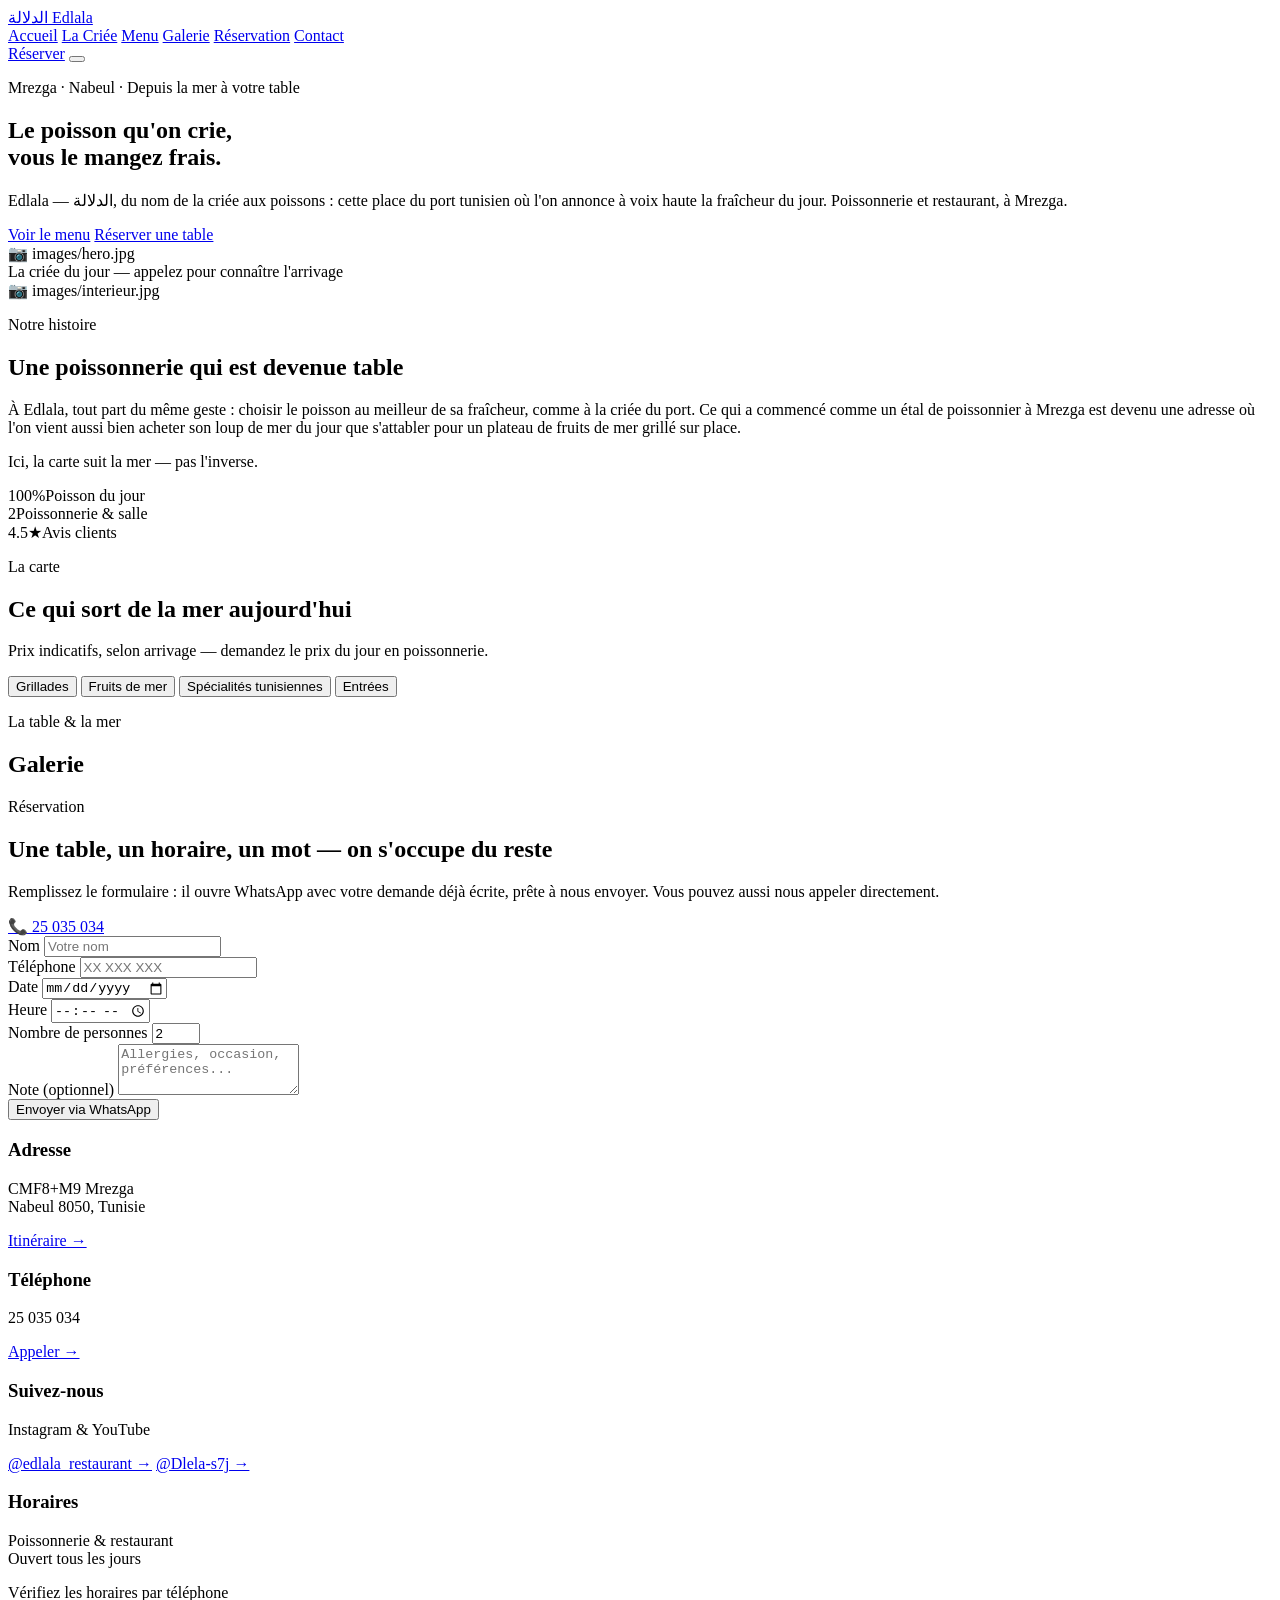
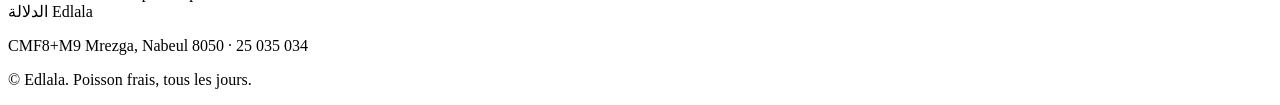
==== index.html @ aed91d04 "edlela site statique" ====
<!DOCTYPE html>
<html lang="fr">
<head>
<meta charset="UTF-8">
<meta name="viewport" content="width=device-width, initial-scale=1.0">
<title>Edlala - الدلالة | Poissonnerie &amp; Restaurant à Mrezga, Nabeul</title>
<meta name="description" content="Edlala - الدلالة, poissonnerie et restaurant de fruits de mer à Mrezga, Nabeul. Poisson frais du jour, grillades, cuisine tunisienne traditionnelle.">
<link rel="preconnect" href="https://fonts.googleapis.com">
<link rel="preconnect" href="https://fonts.gstatic.com" crossorigin>
<link href="https://fonts.googleapis.com/css2?family=Fraunces:ital,opsz,wght@0,9..144,400;0,9..144,600;0,9..144,700;1,9..144,500&family=Cairo:wght@500;700;800&family=Work+Sans:wght@400;500;600&display=swap" rel="stylesheet">
<link rel="stylesheet" href="css/style.css">
</head>
<body>

<div class="tide-progress" id="tideProgress"></div>

<header class="site-header" id="siteHeader">
  <div class="header-inner">
    <a href="#accueil" class="brand">
      <span class="brand-ar">الدلالة</span>
      <span class="brand-en">Edlala</span>
    </a>
    <nav class="main-nav" id="mainNav">
      <a href="#accueil">Accueil</a>
      <a href="#criee">La Criée</a>
      <a href="#menu">Menu</a>
      <a href="#galerie">Galerie</a>
      <a href="#reservation">Réservation</a>
      <a href="#contact">Contact</a>
    </nav>
    <a href="https://wa.me/21625035034" class="btn-call" target="_blank" rel="noopener">Réserver</a>
    <button class="nav-toggle" id="navToggle" aria-label="Menu">
      <span></span><span></span><span></span>
    </button>
  </div>
</header>

<main>

  <!-- HERO -->
  <section class="hero" id="accueil">
    <div class="hero-net" aria-hidden="true"></div>
    <div class="hero-content">
      <p class="eyebrow">Mrezga · Nabeul · Depuis la mer à votre table</p>
      <h1 class="hero-title">Le poisson qu'on <span class="ital">crie</span>,<br>vous le mangez frais.</h1>
      <p class="hero-sub">Edlala — الدلالة, du nom de la criée aux poissons : cette place du port tunisien où l'on annonce à voix haute la fraîcheur du jour. Poissonnerie et restaurant, à Mrezga.</p>
      <div class="hero-actions">
        <a href="#menu" class="btn-primary">Voir le menu</a>
        <a href="#reservation" class="btn-ghost">Réserver une table</a>
      </div>
    </div>
    <div class="hero-image photo-slot" data-bg="images/hero.jpg">
      <span class="img-fallback">📷 images/hero.jpg</span>
    </div>
  </section>

  <!-- LA CRIEE / SIGNATURE STRIP -->
  <section class="criee" id="criee">
    <div class="criee-marquee" aria-hidden="true">
      <div class="criee-track" id="criee-track"></div>
    </div>
    <div class="criee-caption">
      <span>La criée du jour — appelez pour connaître l'arrivage</span>
    </div>
  </section>

  <!-- ABOUT -->
  <section class="about" id="apropos">
    <div class="about-media">
      <div class="about-photo photo-slot" data-bg="images/interieur.jpg">
        <span class="img-fallback">📷 images/interieur.jpg</span>
      </div>
    </div>
    <div class="about-text">
      <p class="eyebrow">Notre histoire</p>
      <h2>Une poissonnerie qui est devenue table</h2>
      <p>À Edlala, tout part du même geste : choisir le poisson au meilleur de sa fraîcheur, comme à la criée du port. Ce qui a commencé comme un étal de poissonnier à Mrezga est devenu une adresse où l'on vient aussi bien acheter son loup de mer du jour que s'attabler pour un plateau de fruits de mer grillé sur place.</p>
      <p>Ici, la carte suit la mer — pas l'inverse.</p>
      <div class="about-stats">
        <div class="stat"><span class="stat-num">100%</span><span class="stat-label">Poisson du jour</span></div>
        <div class="stat"><span class="stat-num">2</span><span class="stat-label">Poissonnerie &amp; salle</span></div>
        <div class="stat"><span class="stat-num">4.5★</span><span class="stat-label">Avis clients</span></div>
      </div>
    </div>
  </section>

  <!-- MENU -->
  <section class="menu-section" id="menu">
    <p class="eyebrow center">La carte</p>
    <h2 class="section-title center">Ce qui sort de la mer aujourd'hui</h2>
    <p class="section-sub center">Prix indicatifs, selon arrivage — demandez le prix du jour en poissonnerie.</p>

    <div class="menu-tabs" id="menuTabs">
      <button class="tab-btn active" data-cat="grilles">Grillades</button>
      <button class="tab-btn" data-cat="fruitsdemer">Fruits de mer</button>
      <button class="tab-btn" data-cat="tunisien">Spécialités tunisiennes</button>
      <button class="tab-btn" data-cat="entrees">Entrées</button>
    </div>

    <div class="menu-grid" id="menuGrid"></div>
  </section>

  <!-- GALLERY -->
  <section class="gallery" id="galerie">
    <p class="eyebrow center">La table &amp; la mer</p>
    <h2 class="section-title center">Galerie</h2>
    <div class="gallery-grid" id="galleryGrid"></div>
  </section>

  <!-- RESERVATION -->
  <section class="reservation" id="reservation">
    <div class="reservation-inner">
      <div class="reservation-text">
        <p class="eyebrow">Réservation</p>
        <h2>Une table, un horaire, un mot — on s'occupe du reste</h2>
        <p>Remplissez le formulaire : il ouvre WhatsApp avec votre demande déjà écrite, prête à nous envoyer. Vous pouvez aussi nous appeler directement.</p>
        <a href="tel:+21625035034" class="phone-link">📞 25 035 034</a>
      </div>
      <form class="reservation-form" id="reservationForm">
        <div class="form-row">
          <label for="resName">Nom</label>
          <input type="text" id="resName" required placeholder="Votre nom">
        </div>
        <div class="form-row">
          <label for="resPhone">Téléphone</label>
          <input type="tel" id="resPhone" required placeholder="XX XXX XXX">
        </div>
        <div class="form-row form-row-split">
          <div>
            <label for="resDate">Date</label>
            <input type="date" id="resDate" required>
          </div>
          <div>
            <label for="resTime">Heure</label>
            <input type="time" id="resTime" required>
          </div>
        </div>
        <div class="form-row">
          <label for="resGuests">Nombre de personnes</label>
          <input type="number" id="resGuests" min="1" max="30" value="2" required>
        </div>
        <div class="form-row">
          <label for="resNote">Note (optionnel)</label>
          <textarea id="resNote" rows="3" placeholder="Allergies, occasion, préférences..."></textarea>
        </div>
        <button type="submit" class="btn-primary btn-full">Envoyer via WhatsApp</button>
      </form>
    </div>
  </section>

  <!-- CONTACT / MAP -->
  <section class="contact" id="contact">
    <div class="contact-grid">
      <div class="contact-card">
        <h3>Adresse</h3>
        <p>CMF8+M9 Mrezga<br>Nabeul 8050, Tunisie</p>
        <a href="https://www.google.com/maps/search/?api=1&query=CMF8%2BM9+Mrezga+Nabeul" target="_blank" rel="noopener" class="link-arrow">Itinéraire →</a>
      </div>
      <div class="contact-card">
        <h3>Téléphone</h3>
        <p>25 035 034</p>
        <a href="tel:+21625035034" class="link-arrow">Appeler →</a>
      </div>
      <div class="contact-card">
        <h3>Suivez-nous</h3>
        <p>Instagram &amp; YouTube</p>
        <a href="https://instagram.com/edlala_restaurant" target="_blank" rel="noopener" class="link-arrow">@edlala_restaurant →</a>
        <a href="https://youtube.com/@Dlela-s7j" target="_blank" rel="noopener" class="link-arrow">@Dlela-s7j →</a>
      </div>
      <div class="contact-card">
        <h3>Horaires</h3>
        <p>Poissonnerie &amp; restaurant<br>Ouvert tous les jours</p>
        <span class="muted">Vérifiez les horaires par téléphone</span>
      </div>
    </div>
  </section>

</main>

<footer class="site-footer">
  <div class="footer-inner">
    <div class="footer-brand">
      <span class="brand-ar">الدلالة</span>
      <span class="brand-en">Edlala</span>
    </div>
    <p>CMF8+M9 Mrezga, Nabeul 8050 · 25 035 034</p>
    <p class="footer-copy">© <span id="year"></span> Edlala. Poisson frais, tous les jours.</p>
  </div>
</footer>

<script src="js/script.js"></script>
</body>
</html>
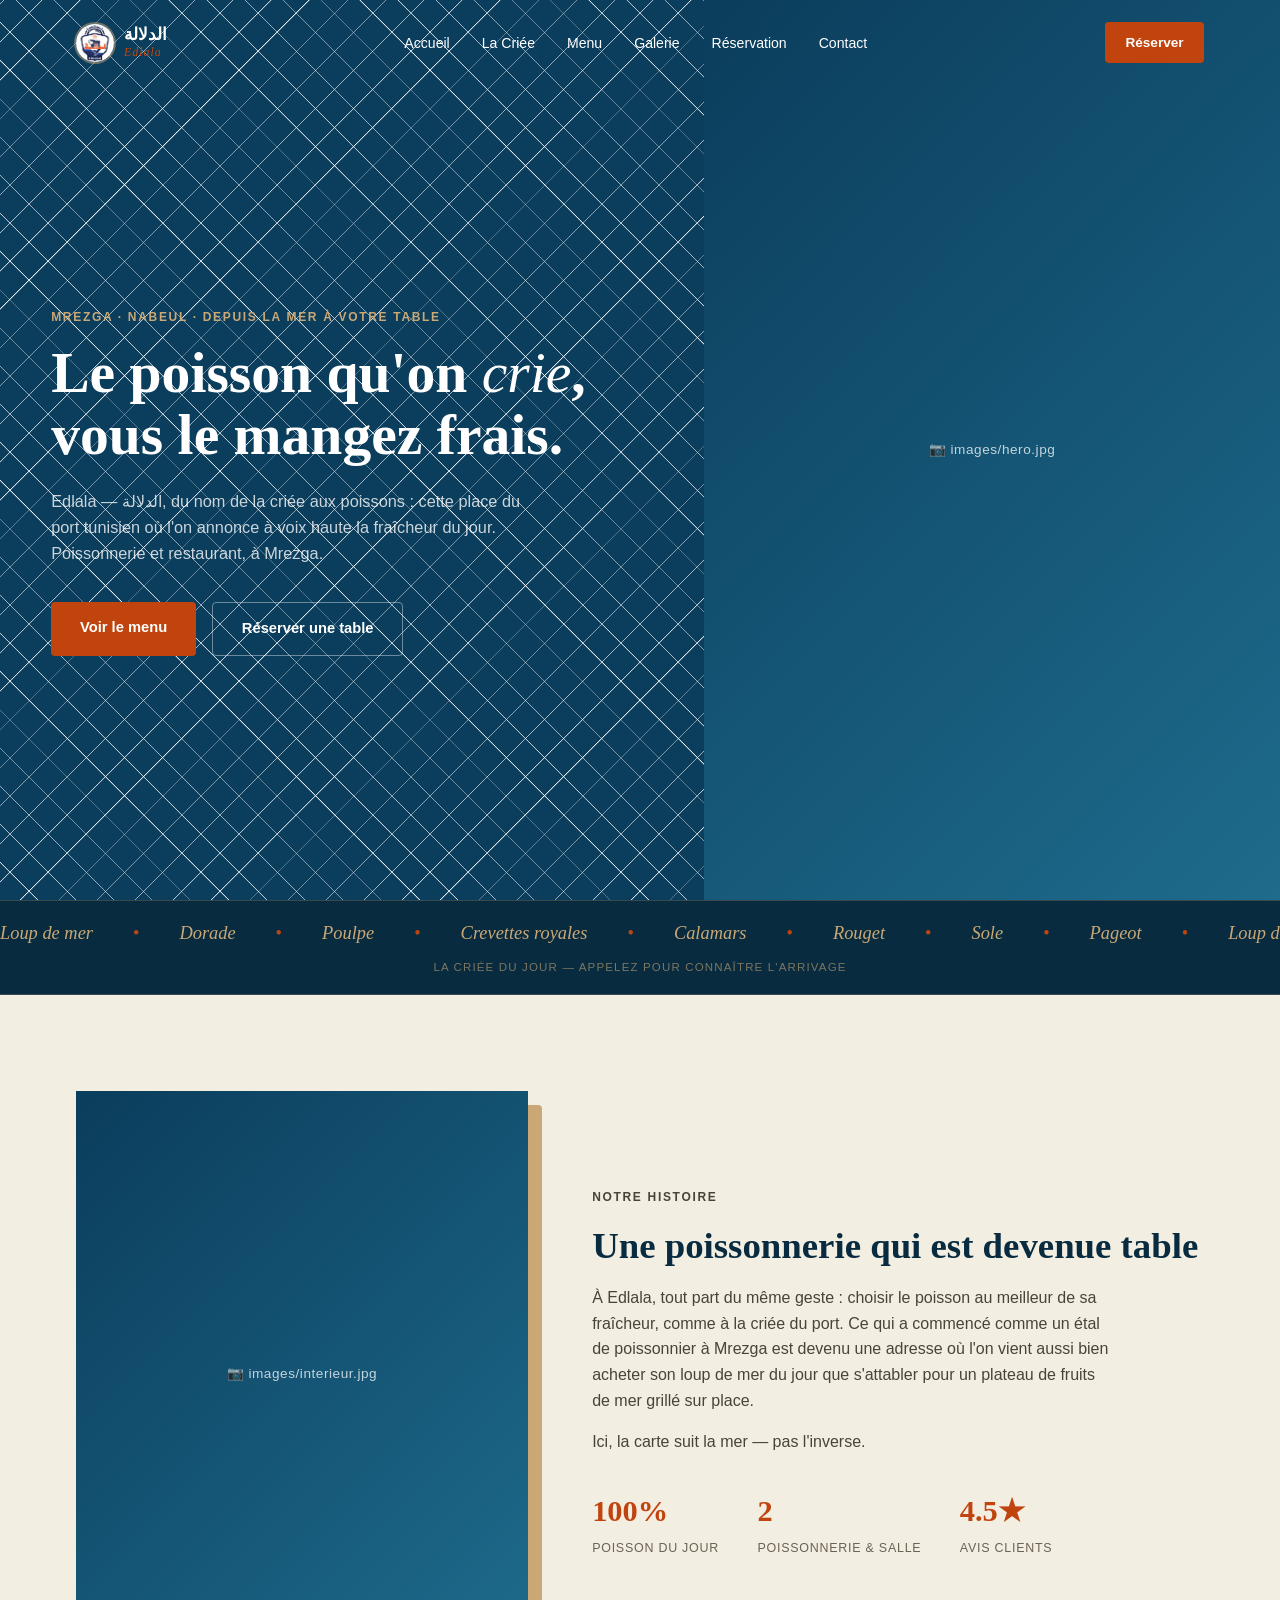
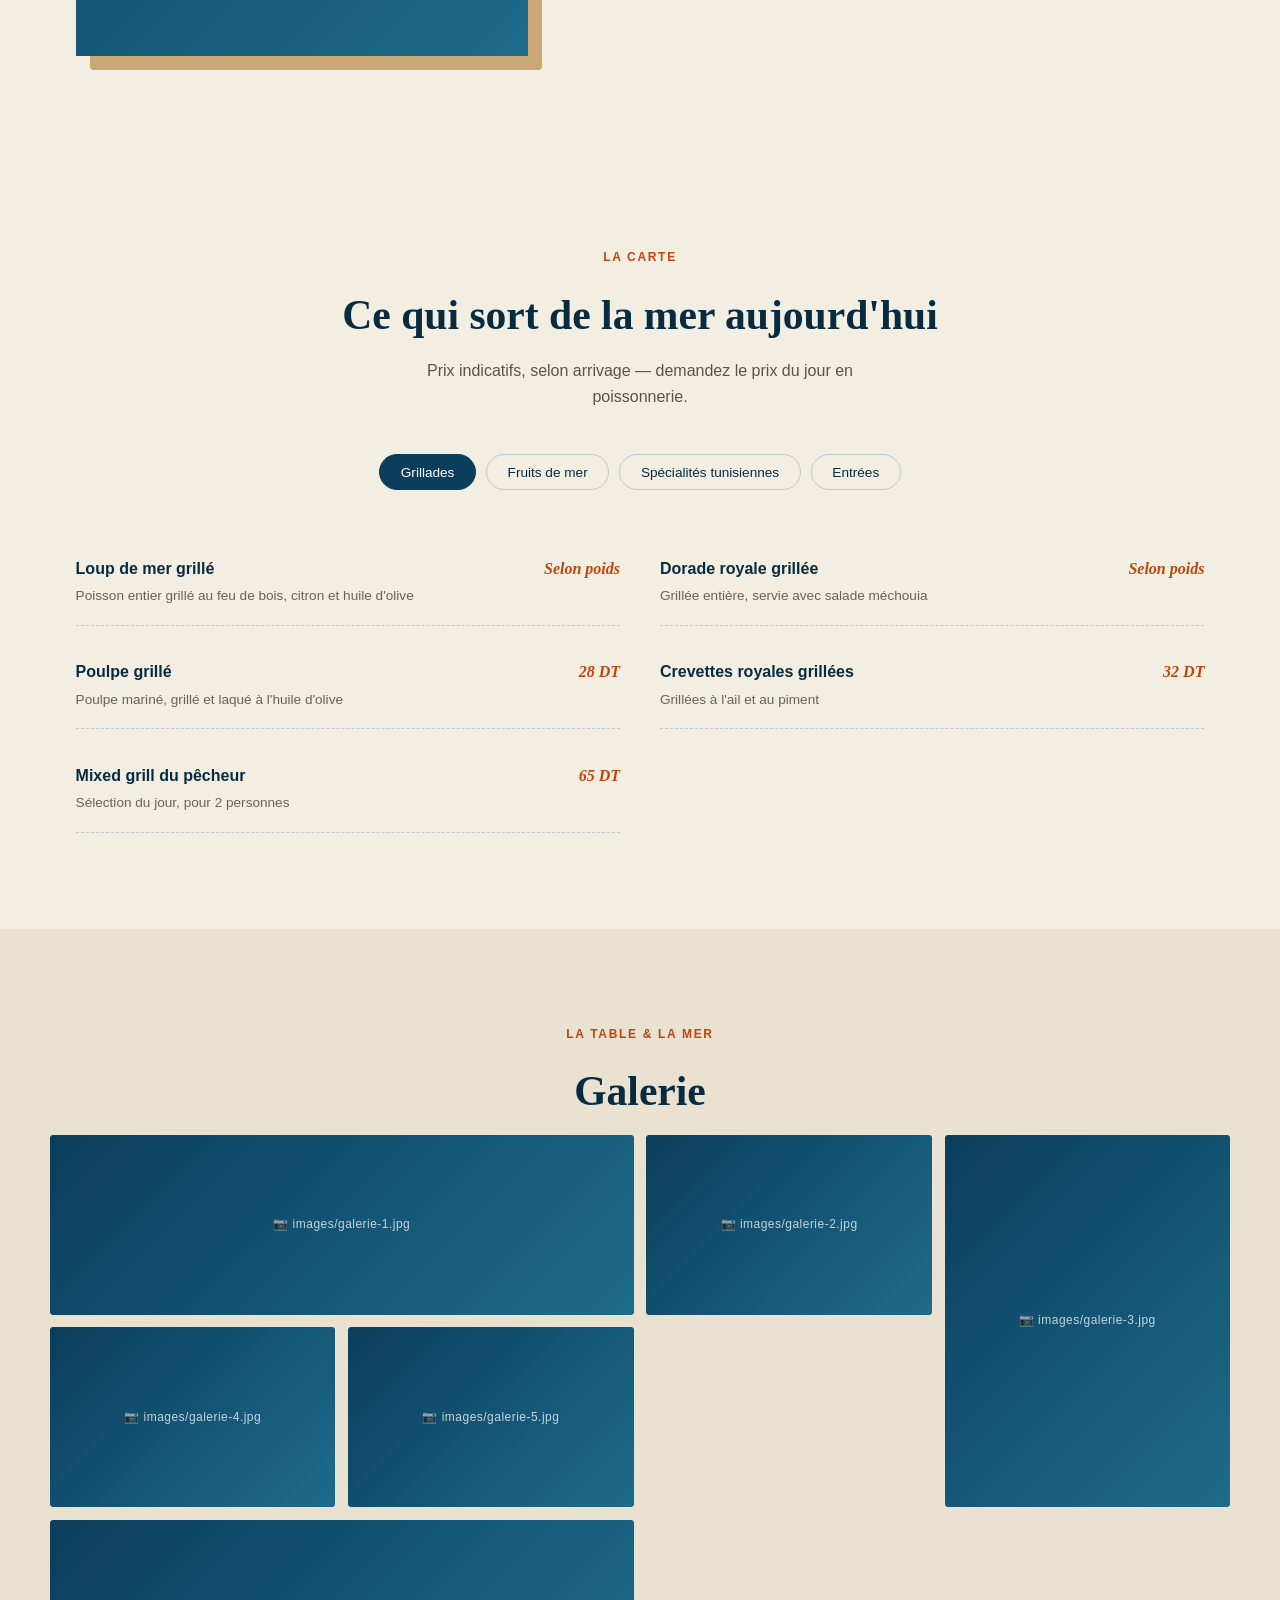
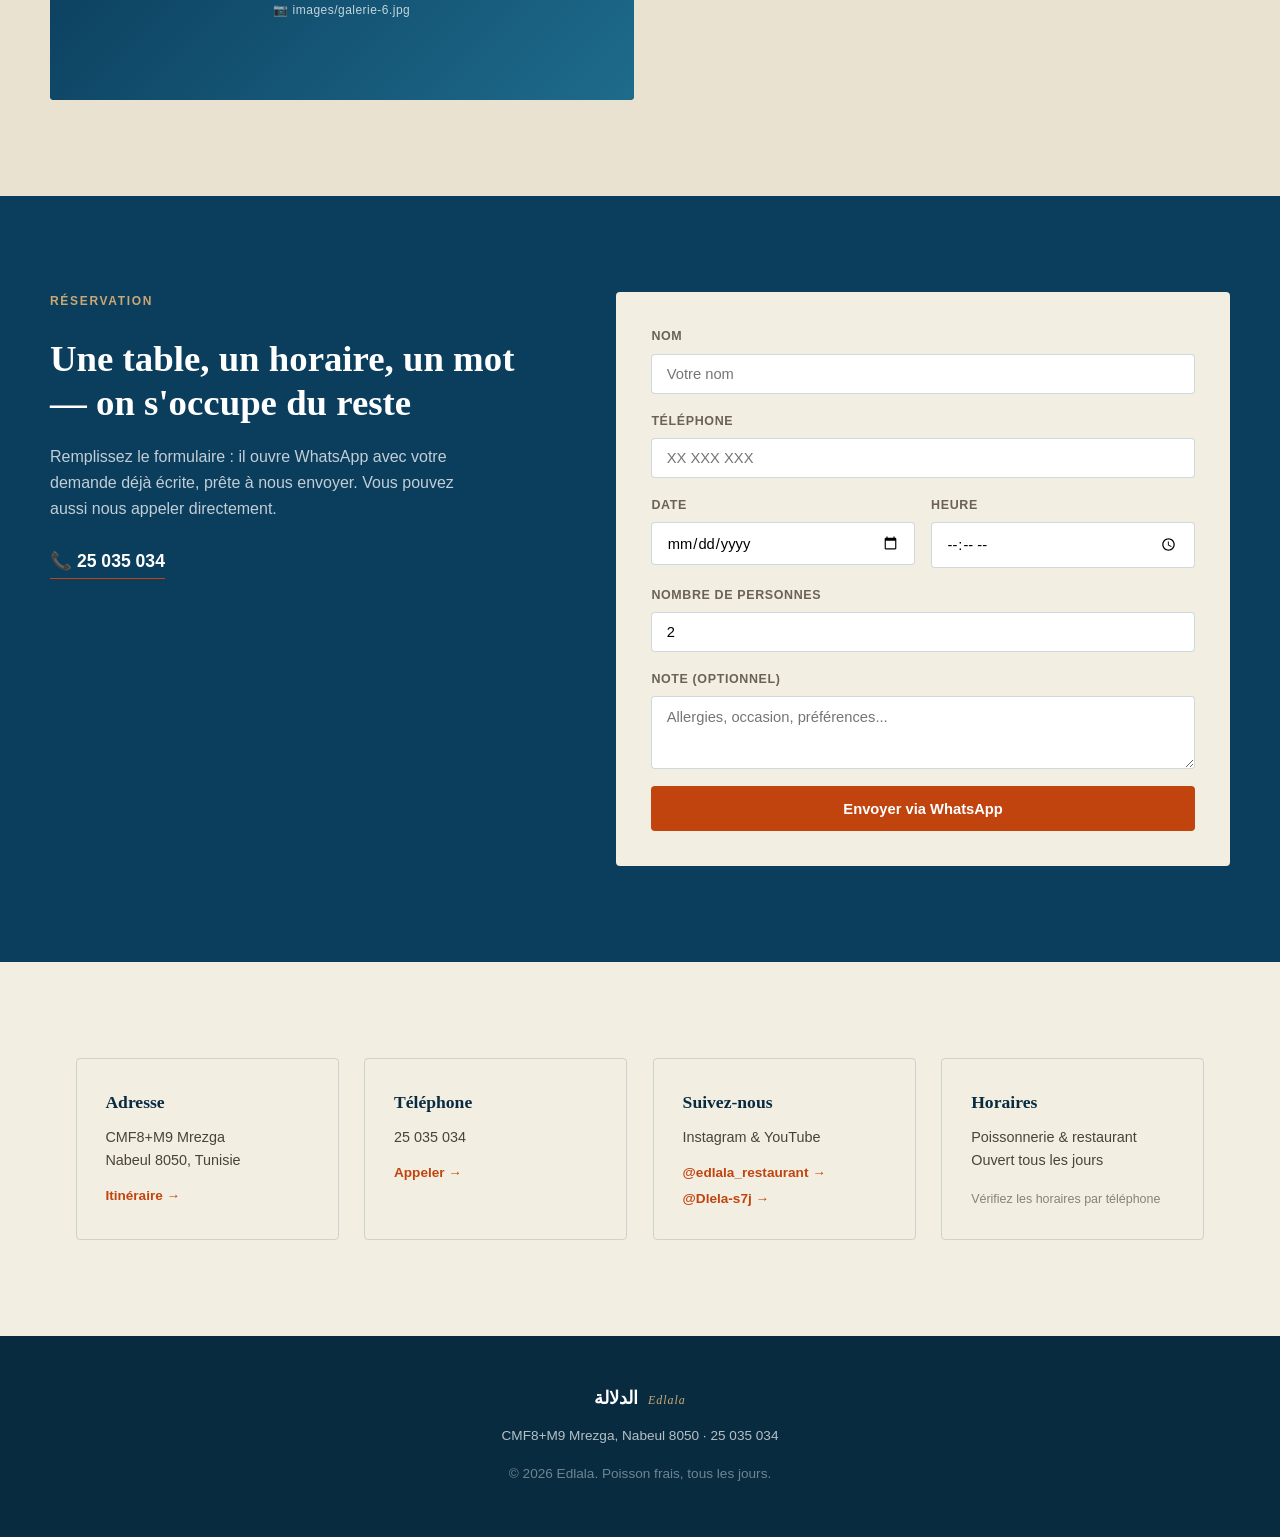
==== commit ba70e858: "Add initial HTML structure for Edlala website" ====
--- a/index.html
+++ b/index.html
@@ -5,6 +5,7 @@
 <meta name="viewport" content="width=device-width, initial-scale=1.0">
 <title>Edlala - الدلالة | Poissonnerie &amp; Restaurant à Mrezga, Nabeul</title>
 <meta name="description" content="Edlala - الدلالة, poissonnerie et restaurant de fruits de mer à Mrezga, Nabeul. Poisson frais du jour, grillades, cuisine tunisienne traditionnelle.">
+<link rel="icon" type="image/jpeg" href="images/logo.jpg">
 <link rel="preconnect" href="https://fonts.googleapis.com">
 <link rel="preconnect" href="https://fonts.gstatic.com" crossorigin>
 <link href="https://fonts.googleapis.com/css2?family=Fraunces:ital,opsz,wght@0,9..144,400;0,9..144,600;0,9..144,700;1,9..144,500&family=Cairo:wght@500;700;800&family=Work+Sans:wght@400;500;600&display=swap" rel="stylesheet">
@@ -17,8 +18,11 @@
 <header class="site-header" id="siteHeader">
   <div class="header-inner">
     <a href="#accueil" class="brand">
-      <span class="brand-ar">الدلالة</span>
-      <span class="brand-en">Edlala</span>
+      <img src="images/logo.jpg" alt="Edlala" class="brand-logo">
+      <span class="brand-text">
+        <span class="brand-ar">الدلالة</span>
+        <span class="brand-en">Edlala</span>
+      </span>
     </a>
     <nav class="main-nav" id="mainNav">
       <a href="#accueil">Accueil</a>
--- a/css/style.css
+++ b/css/style.css
@@ -0,0 +1,397 @@
+/* ============================================
+   EDLALA — الدلالة — Design tokens
+   Concept: the "dlala" is the fish auction call at a
+   Tunisian port — this is the signature: a scrolling
+   auction ticker announcing the day's catch.
+   ============================================ */
+
+:root{
+  --sea-deep:   #0B3D5C;
+  --sea-ink:    #082B40;
+  --sea-light:  #1E6B8C;
+  --sand:       #F3EEE2;
+  --sand-dim:   #EAE2D0;
+  --rope:       #C9A876;
+  --coral:      #C1440E;
+  --coral-dim:  #A8390C;
+  --charcoal:   #201C18;
+  --white:      #FFFFFF;
+
+  --font-display: 'Fraunces', serif;
+  --font-arabic:  'Cairo', sans-serif;
+  --font-body:    'Work Sans', sans-serif;
+
+  --container: 1180px;
+  --radius: 4px;
+  --ease: cubic-bezier(.22,.61,.36,1);
+}
+
+*{ box-sizing:border-box; margin:0; padding:0; }
+html{ scroll-behavior:smooth; }
+
+@media (prefers-reduced-motion: reduce){
+  html{ scroll-behavior:auto; }
+  *{ animation-duration:0.01ms !important; animation-iteration-count:1 !important; transition-duration:0.01ms !important; }
+}
+
+body{
+  font-family: var(--font-body);
+  color: var(--charcoal);
+  background: var(--sand);
+  line-height:1.6;
+  -webkit-font-smoothing:antialiased;
+}
+
+img{ max-width:100%; display:block; }
+a{ color:inherit; text-decoration:none; }
+button{ font-family:inherit; cursor:pointer; border:none; background:none; }
+section{ position:relative; }
+
+.eyebrow{
+  font-family:var(--font-body);
+  text-transform:uppercase;
+  letter-spacing:.14em;
+  font-size:.75rem;
+  font-weight:600;
+  color:var(--coral);
+  margin-bottom:.9rem;
+}
+.eyebrow.center, .section-title.center, .section-sub.center{ text-align:center; }
+
+.section-title{
+  font-family:var(--font-display);
+  font-weight:600;
+  font-size:clamp(1.8rem, 3.4vw, 2.6rem);
+  color:var(--sea-ink);
+  margin-bottom:.6rem;
+}
+.section-sub{
+  color:#5b5348;
+  max-width:520px;
+  margin:0 auto 2.8rem;
+}
+
+.ital{ font-style:italic; font-weight:500; }
+
+/* Fallback placeholder styling for missing images */
+.img-fallback{
+  position:absolute; inset:0;
+  display:flex; align-items:center; justify-content:center;
+  background:linear-gradient(135deg, var(--sea-deep), var(--sea-light));
+  color:rgba(255,255,255,.75);
+  font-family:var(--font-body);
+  font-size:.85rem;
+  letter-spacing:.04em;
+  text-align:center;
+  padding:1rem;
+}
+.photo-slot{ background-size:cover; background-position:center; position:relative; }
+.photo-slot.loaded .img-fallback{ display:none; }
+
+/* ============ HEADER ============ */
+.tide-progress{
+  position:fixed; top:0; left:0; height:3px; width:0%;
+  background:var(--coral); z-index:1000; transition:width .1s linear;
+}
+
+.site-header{
+  position:fixed; top:0; left:0; right:0; z-index:900;
+  background:transparent;
+  transition:background .35s var(--ease), box-shadow .35s var(--ease), padding .35s var(--ease);
+  padding:1.4rem 0;
+}
+.site-header.scrolled{
+  background:rgba(243,238,226,.92);
+  backdrop-filter:blur(10px);
+  box-shadow:0 1px 0 rgba(11,61,92,.08);
+  padding:.7rem 0;
+}
+.header-inner{
+  max-width:var(--container); margin:0 auto; padding:0 1.6rem;
+  display:flex; align-items:center; justify-content:space-between; gap:1.5rem;
+}
+.brand{ display:flex; align-items:center; gap:.65rem; }
+.brand-logo{ width:38px; height:38px; border-radius:50%; object-fit:cover; box-shadow:0 0 0 2px rgba(201,168,118,.5); }
+.brand-text{ display:flex; flex-direction:column; line-height:1; gap:.15rem; }
+.brand-ar{ font-family:var(--font-arabic); font-weight:800; font-size:1.05rem; color:var(--sea-deep); }
+.site-header:not(.scrolled) .brand-ar{ color:var(--white); }
+.brand-en{ font-family:var(--font-display); font-style:italic; font-size:.75rem; letter-spacing:.08em; color:var(--coral); }
+
+.main-nav{ display:flex; gap:2rem; }
+.main-nav a{
+  font-size:.88rem; font-weight:500; color:var(--sea-ink);
+  position:relative; padding:.2rem 0;
+}
+.site-header:not(.scrolled) .main-nav a{ color:var(--white); }
+.main-nav a::after{
+  content:''; position:absolute; left:0; bottom:-3px; width:0; height:1px;
+  background:currentColor; transition:width .25s var(--ease);
+}
+.main-nav a:hover::after{ width:100%; }
+
+.btn-call{
+  background:var(--coral); color:var(--white);
+  padding:.6rem 1.3rem; border-radius:var(--radius);
+  font-size:.85rem; font-weight:600;
+  transition:background .2s var(--ease), transform .2s var(--ease);
+}
+.btn-call:hover{ background:var(--coral-dim); transform:translateY(-1px); }
+
+.nav-toggle{ display:none; flex-direction:column; gap:5px; width:26px; }
+.nav-toggle span{ height:2px; background:var(--white); border-radius:2px; transition:.3s; }
+.site-header.scrolled .nav-toggle span{ background:var(--sea-ink); }
+
+/* ============ HERO ============ */
+.hero{
+  min-height:100vh;
+  display:grid; grid-template-columns:1.1fr .9fr;
+  align-items:stretch;
+  background:var(--sea-deep);
+  overflow:hidden;
+}
+.hero-net{
+  position:absolute; inset:0; opacity:.08; pointer-events:none;
+  background-image:
+    repeating-linear-gradient(45deg, transparent, transparent 26px, rgba(255,255,255,.9) 27px),
+    repeating-linear-gradient(-45deg, transparent, transparent 26px, rgba(255,255,255,.9) 27px);
+}
+.hero-content{
+  position:relative; z-index:2;
+  display:flex; flex-direction:column; justify-content:center;
+  padding:8rem 4vw 4rem 4vw;
+  color:var(--white);
+}
+.hero .eyebrow{ color:var(--rope); }
+.hero-title{
+  font-family:var(--font-display);
+  font-weight:600;
+  font-size:clamp(2.2rem, 4.6vw, 3.6rem);
+  line-height:1.08;
+  max-width:640px;
+  margin-bottom:1.4rem;
+}
+.hero-sub{
+  max-width:480px;
+  color:rgba(255,255,255,.78);
+  font-size:1.02rem;
+  margin-bottom:2.2rem;
+}
+.hero-actions{ display:flex; gap:1rem; flex-wrap:wrap; }
+
+.btn-primary{
+  background:var(--coral); color:var(--white);
+  padding:.9rem 1.8rem; border-radius:var(--radius);
+  font-weight:600; font-size:.92rem;
+  transition:background .2s var(--ease), transform .2s var(--ease);
+  display:inline-block;
+}
+.btn-primary:hover{ background:var(--coral-dim); transform:translateY(-2px); }
+.btn-full{ width:100%; text-align:center; }
+
+.btn-ghost{
+  border:1px solid rgba(255,255,255,.4); color:var(--white);
+  padding:.9rem 1.8rem; border-radius:var(--radius);
+  font-weight:600; font-size:.92rem;
+  transition:background .2s var(--ease), border-color .2s var(--ease);
+  display:inline-block;
+}
+.btn-ghost:hover{ background:rgba(255,255,255,.1); border-color:rgba(255,255,255,.7); }
+
+.hero-image{
+  position:relative;
+  background-color:#0a2f47;
+}
+
+/* ============ CRIEE TICKER (signature element) ============ */
+.criee{
+  background:var(--sea-ink);
+  padding:1.1rem 0;
+  border-top:1px solid rgba(201,168,118,.25);
+  border-bottom:1px solid rgba(201,168,118,.25);
+  overflow:hidden;
+}
+.criee-marquee{ overflow:hidden; white-space:nowrap; }
+.criee-track{
+  display:inline-flex;
+  gap:2.5rem;
+  animation:scroll-left 32s linear infinite;
+  font-family:var(--font-display);
+  font-style:italic;
+  font-size:1.15rem;
+  color:var(--rope);
+}
+.criee-track span{ display:inline-flex; align-items:center; gap:2.5rem; }
+.criee-track .dot{ color:var(--coral); font-style:normal; }
+@keyframes scroll-left{
+  0%{ transform:translateX(0); }
+  100%{ transform:translateX(-50%); }
+}
+.criee-caption{
+  text-align:center; margin-top:.6rem;
+  font-size:.72rem; letter-spacing:.1em; text-transform:uppercase;
+  color:rgba(201,168,118,.6);
+}
+
+/* ============ ABOUT ============ */
+.about{
+  max-width:var(--container); margin:0 auto;
+  padding:6rem 1.6rem;
+  display:grid; grid-template-columns:.85fr 1.15fr; gap:4rem; align-items:center;
+}
+.about-photo{
+  aspect-ratio:4/5; border-radius:var(--radius);
+  background-color:var(--sea-deep);
+  box-shadow:14px 14px 0 var(--rope);
+}
+.about-text h2{
+  font-family:var(--font-display); font-weight:600;
+  font-size:clamp(1.7rem, 3vw, 2.3rem);
+  color:var(--sea-ink); margin-bottom:1.1rem; line-height:1.2;
+}
+.about-text p{ color:#4a4338; margin-bottom:1rem; max-width:520px; }
+.about-stats{ display:flex; gap:2.4rem; margin-top:2rem; }
+.stat{ display:flex; flex-direction:column; }
+.stat-num{ font-family:var(--font-display); font-size:1.9rem; font-weight:600; color:var(--coral); }
+.stat-label{ font-size:.78rem; color:#6b6255; text-transform:uppercase; letter-spacing:.06em; margin-top:.2rem; }
+
+/* ============ MENU ============ */
+.menu-section{ max-width:var(--container); margin:0 auto; padding:6rem 1.6rem; }
+.menu-tabs{
+  display:flex; justify-content:center; gap:.6rem; flex-wrap:wrap; margin-bottom:3rem;
+}
+.tab-btn{
+  padding:.6rem 1.3rem; border-radius:999px;
+  border:1px solid rgba(11,61,92,.2);
+  font-size:.85rem; font-weight:500; color:var(--sea-ink);
+  transition:all .2s var(--ease);
+}
+.tab-btn:hover{ border-color:var(--sea-deep); }
+.tab-btn.active{ background:var(--sea-deep); color:var(--white); border-color:var(--sea-deep); }
+
+.menu-grid{
+  display:grid; grid-template-columns:repeat(2, 1fr); gap:1rem 2.5rem;
+}
+.menu-item{
+  display:flex; justify-content:space-between; gap:1rem;
+  padding:1.1rem 0; border-bottom:1px dashed rgba(11,61,92,.2);
+  opacity:0; transform:translateY(14px);
+  animation:fade-up .5s var(--ease) forwards;
+}
+.menu-item-name{ font-weight:600; color:var(--sea-ink); margin-bottom:.25rem; }
+.menu-item-desc{ font-size:.85rem; color:#6b6255; max-width:340px; }
+.menu-item-price{
+  font-family:var(--font-display); font-style:italic; font-weight:600;
+  color:var(--coral); white-space:nowrap; align-self:flex-start;
+}
+@keyframes fade-up{ to{ opacity:1; transform:translateY(0); } }
+
+/* ============ GALLERY ============ */
+.gallery{ padding:6rem 1.6rem; background:var(--sand-dim); }
+.gallery-grid{
+  max-width:var(--container); margin:0 auto;
+  display:grid; grid-template-columns:repeat(4, 1fr); grid-auto-rows:180px; gap:.8rem;
+}
+.gallery-item{
+  border-radius:var(--radius); overflow:hidden; position:relative;
+  background-color:var(--sea-deep);
+  transition:transform .35s var(--ease);
+}
+.gallery-item:hover{ transform:scale(1.03); }
+.gallery-item.wide{ grid-column:span 2; }
+.gallery-item.tall{ grid-row:span 2; }
+.gallery-item .img-fallback{ font-size:.75rem; }
+
+/* ============ RESERVATION ============ */
+.reservation{ background:var(--sea-deep); color:var(--white); padding:6rem 1.6rem; }
+.reservation-inner{
+  max-width:var(--container); margin:0 auto;
+  display:grid; grid-template-columns:.9fr 1.1fr; gap:4rem; align-items:start;
+}
+.reservation-text .eyebrow{ color:var(--rope); }
+.reservation-text h2{
+  font-family:var(--font-display); font-weight:600;
+  font-size:clamp(1.7rem, 3vw, 2.3rem); line-height:1.2; margin-bottom:1.2rem;
+}
+.reservation-text p{ color:rgba(255,255,255,.75); max-width:420px; margin-bottom:1.6rem; }
+.phone-link{
+  display:inline-block; font-weight:600; font-size:1.1rem;
+  border-bottom:1px solid var(--coral); padding-bottom:.2rem;
+}
+
+.reservation-form{
+  background:var(--sand); border-radius:var(--radius);
+  padding:2.2rem; color:var(--charcoal);
+  display:flex; flex-direction:column; gap:1.1rem;
+}
+.form-row{ display:flex; flex-direction:column; gap:.4rem; }
+.form-row-split{ flex-direction:row; gap:1rem; }
+.form-row-split > div{ flex:1; display:flex; flex-direction:column; gap:.4rem; }
+.reservation-form label{ font-size:.78rem; font-weight:600; text-transform:uppercase; letter-spacing:.05em; color:#6b6255; }
+.reservation-form input, .reservation-form textarea{
+  border:1px solid rgba(11,61,92,.2); border-radius:var(--radius);
+  padding:.7rem .9rem; font-family:var(--font-body); font-size:.92rem;
+  background:var(--white);
+}
+.reservation-form input:focus, .reservation-form textarea:focus{
+  outline:2px solid var(--sea-light); outline-offset:1px;
+}
+
+/* ============ CONTACT ============ */
+.contact{ max-width:var(--container); margin:0 auto; padding:6rem 1.6rem; }
+.contact-grid{
+  display:grid; grid-template-columns:repeat(4, 1fr); gap:1.6rem;
+}
+.contact-card{
+  padding:1.8rem; border:1px solid rgba(11,61,92,.15); border-radius:var(--radius);
+}
+.contact-card h3{
+  font-family:var(--font-display); font-weight:600; font-size:1.1rem;
+  color:var(--sea-ink); margin-bottom:.6rem;
+}
+.contact-card p{ color:#4a4338; font-size:.9rem; margin-bottom:.8rem; }
+.link-arrow{ display:block; font-size:.85rem; font-weight:600; color:var(--coral); margin-top:.3rem; }
+.link-arrow:hover{ text-decoration:underline; }
+.muted{ font-size:.78rem; color:#8a8175; }
+
+/* ============ FOOTER ============ */
+.site-footer{ background:var(--sea-ink); color:rgba(255,255,255,.7); padding:3rem 1.6rem; text-align:center; }
+.footer-brand{ display:flex; justify-content:center; gap:.6rem; align-items:baseline; margin-bottom:.8rem; }
+.footer-brand .brand-ar{ font-family:var(--font-arabic); font-weight:800; color:var(--white); font-size:1.1rem; }
+.footer-brand .brand-en{ font-family:var(--font-display); font-style:italic; color:var(--rope); }
+.site-footer p{ font-size:.85rem; margin-bottom:.3rem; }
+.footer-copy{ margin-top:1rem; font-size:.75rem; opacity:.6; }
+
+/* ============ REVEAL ON SCROLL ============ */
+.reveal{ opacity:0; transform:translateY(24px); transition:opacity .7s var(--ease), transform .7s var(--ease); }
+.reveal.in{ opacity:1; transform:translateY(0); }
+
+/* ============ RESPONSIVE ============ */
+@media (max-width: 900px){
+  .hero{ grid-template-columns:1fr; }
+  .hero-image{ min-height:280px; order:-1; }
+  .hero-content{ padding:7rem 1.6rem 3rem; }
+  .about{ grid-template-columns:1fr; }
+  .about-photo{ box-shadow:8px 8px 0 var(--rope); max-width:360px; }
+  .menu-grid{ grid-template-columns:1fr; }
+  .gallery-grid{ grid-template-columns:repeat(2, 1fr); grid-auto-rows:160px; }
+  .reservation-inner{ grid-template-columns:1fr; }
+  .contact-grid{ grid-template-columns:repeat(2, 1fr); }
+
+  .main-nav{
+    position:fixed; top:0; right:0; height:100vh; width:min(78vw, 320px);
+    background:var(--sea-deep); flex-direction:column; justify-content:center;
+    gap:2rem; padding:2rem; transform:translateX(100%);
+    transition:transform .35s var(--ease); z-index:950;
+  }
+  .main-nav.open{ transform:translateX(0); }
+  .main-nav a{ color:var(--white) !important; font-size:1.1rem; }
+  .nav-toggle{ display:flex; z-index:960; }
+  .btn-call{ display:none; }
+}
+
+@media (max-width: 560px){
+  .gallery-grid{ grid-template-columns:1fr; }
+  .gallery-item.wide, .gallery-item.tall{ grid-column:span 1; grid-row:span 1; }
+  .contact-grid{ grid-template-columns:1fr; }
+  .form-row-split{ flex-direction:column; }
+}
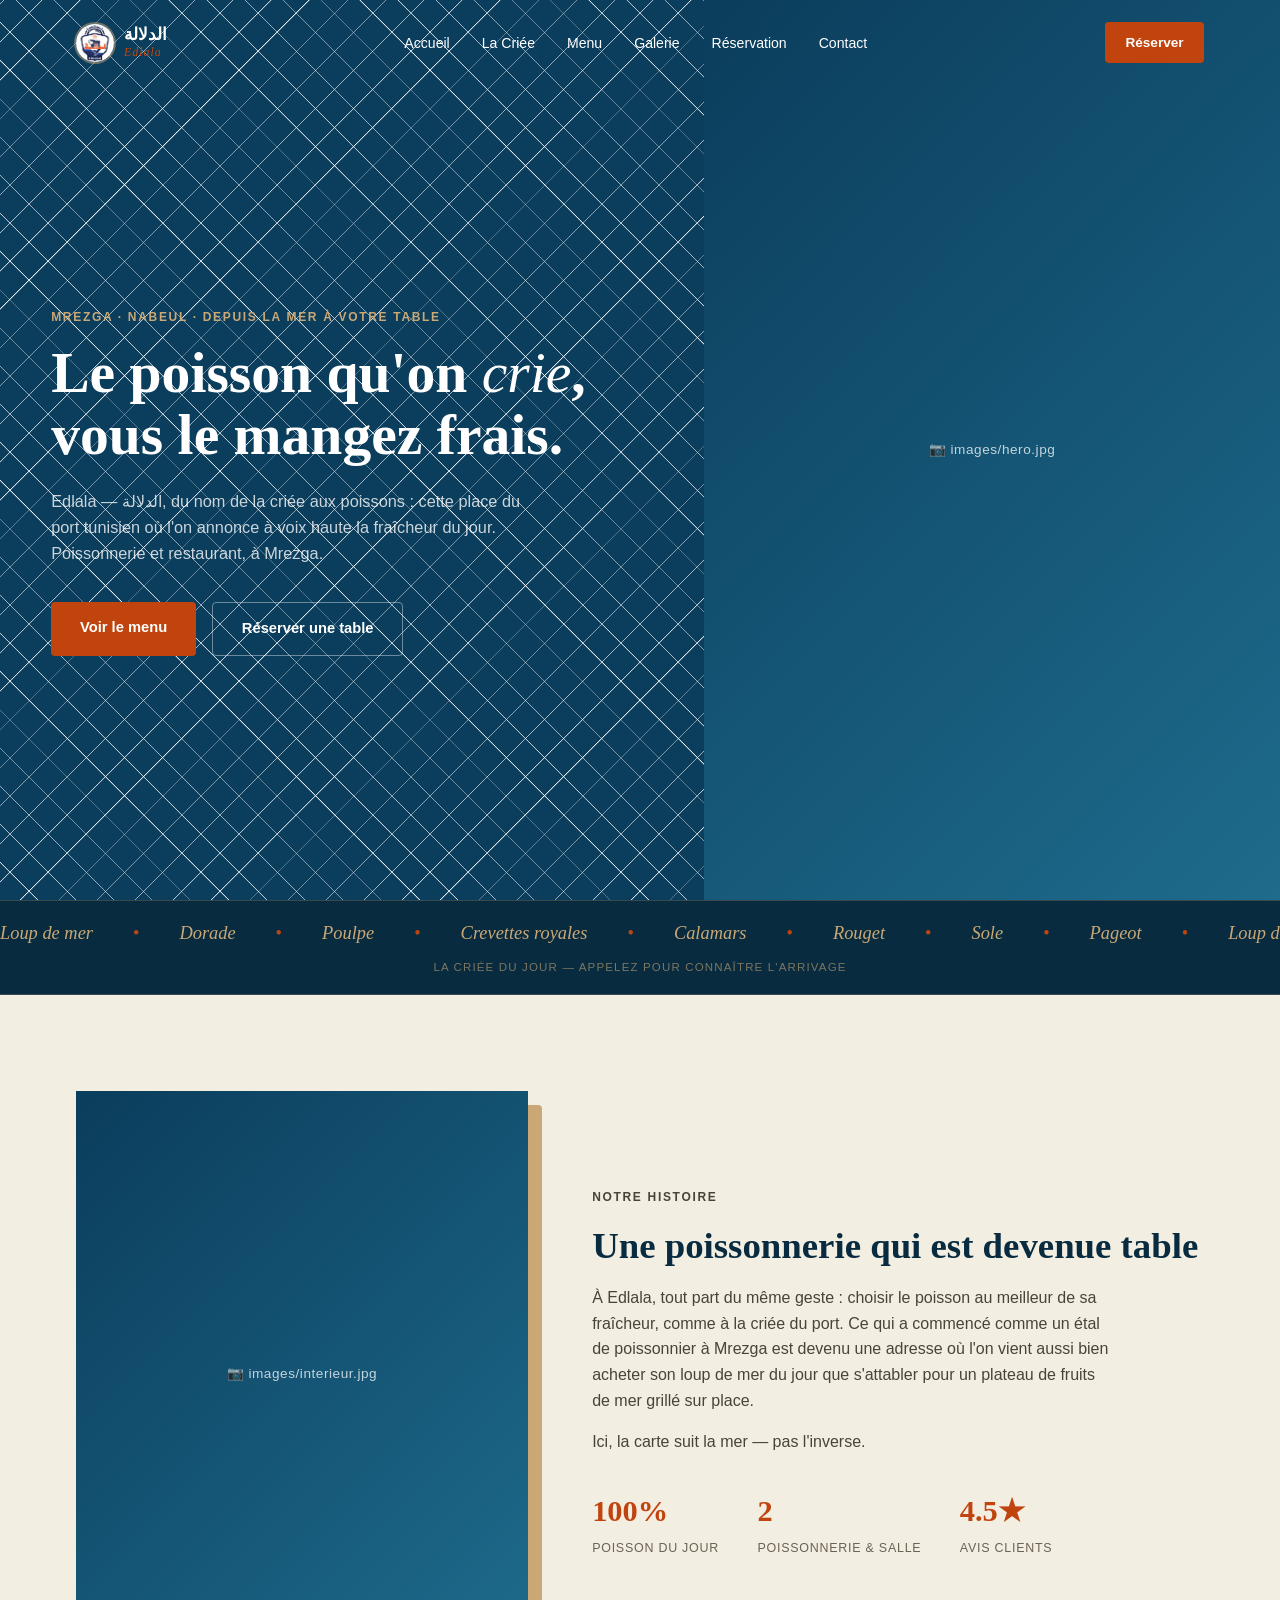
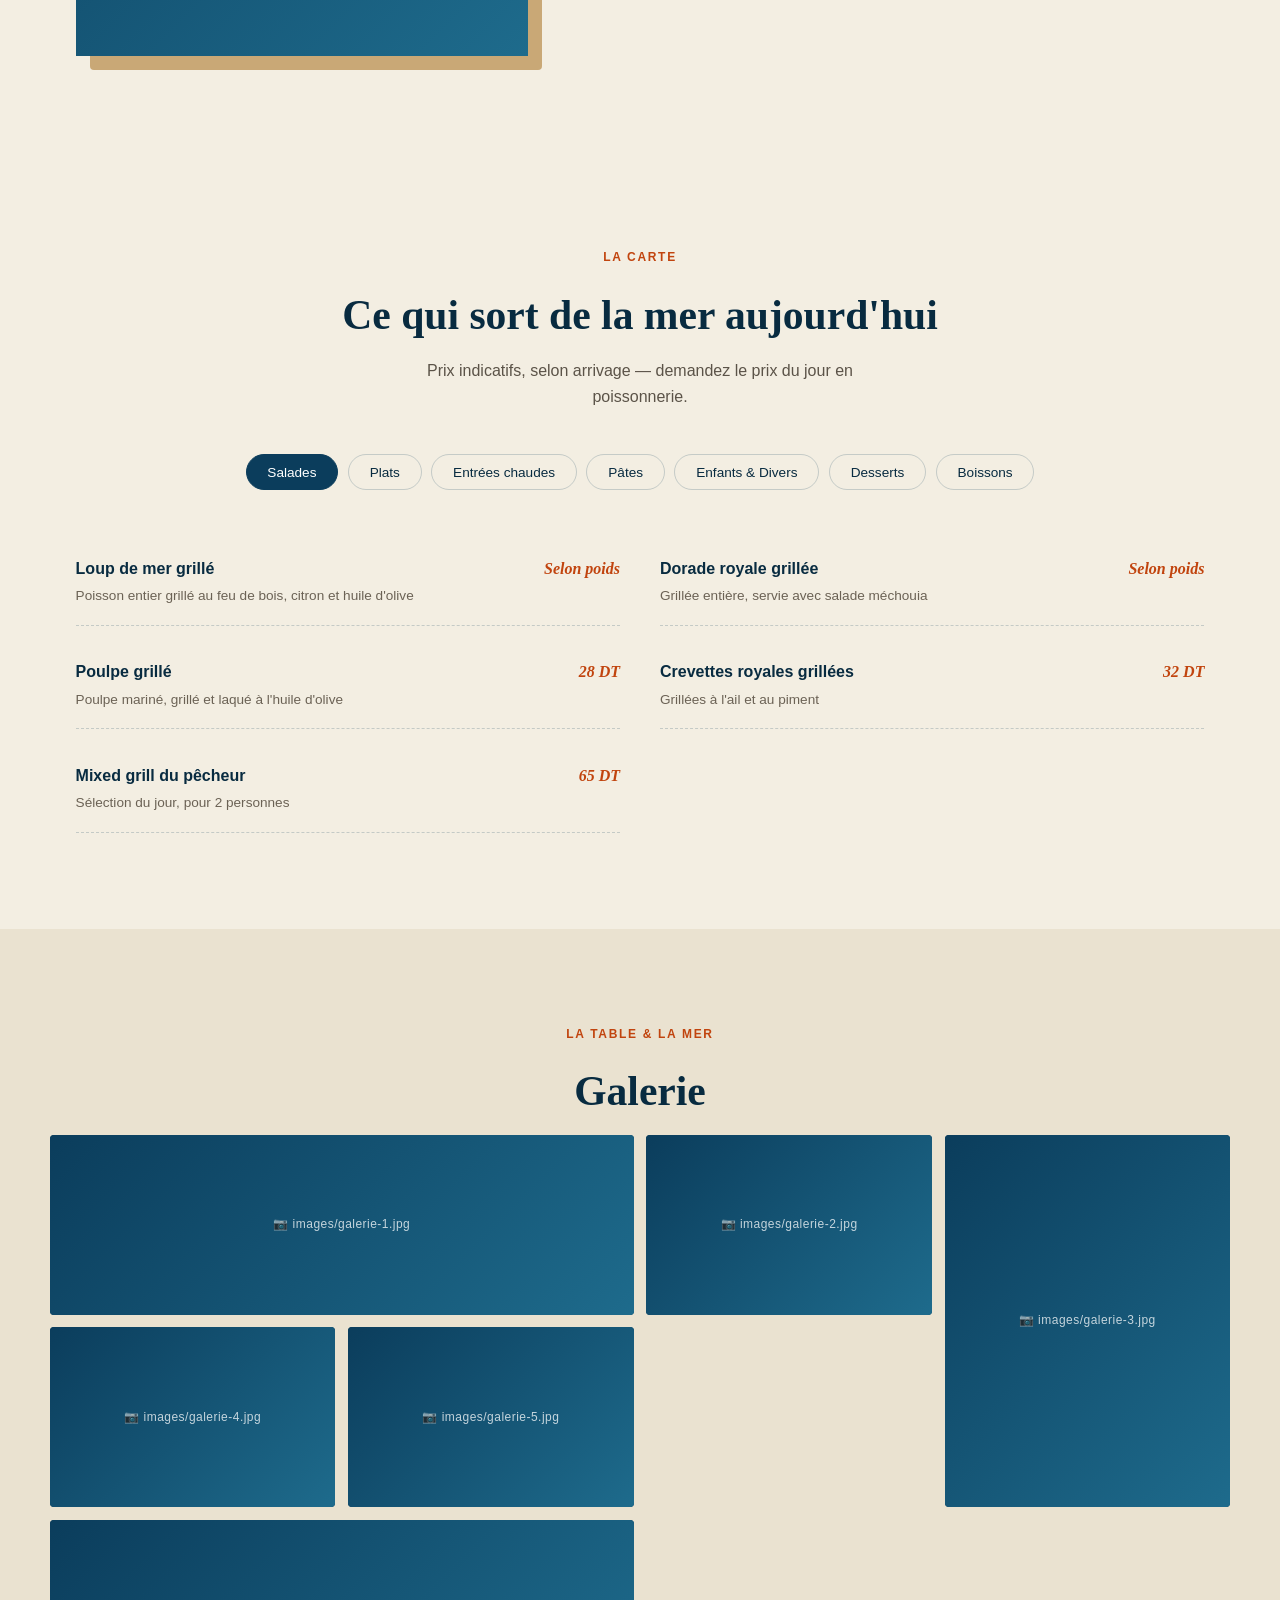
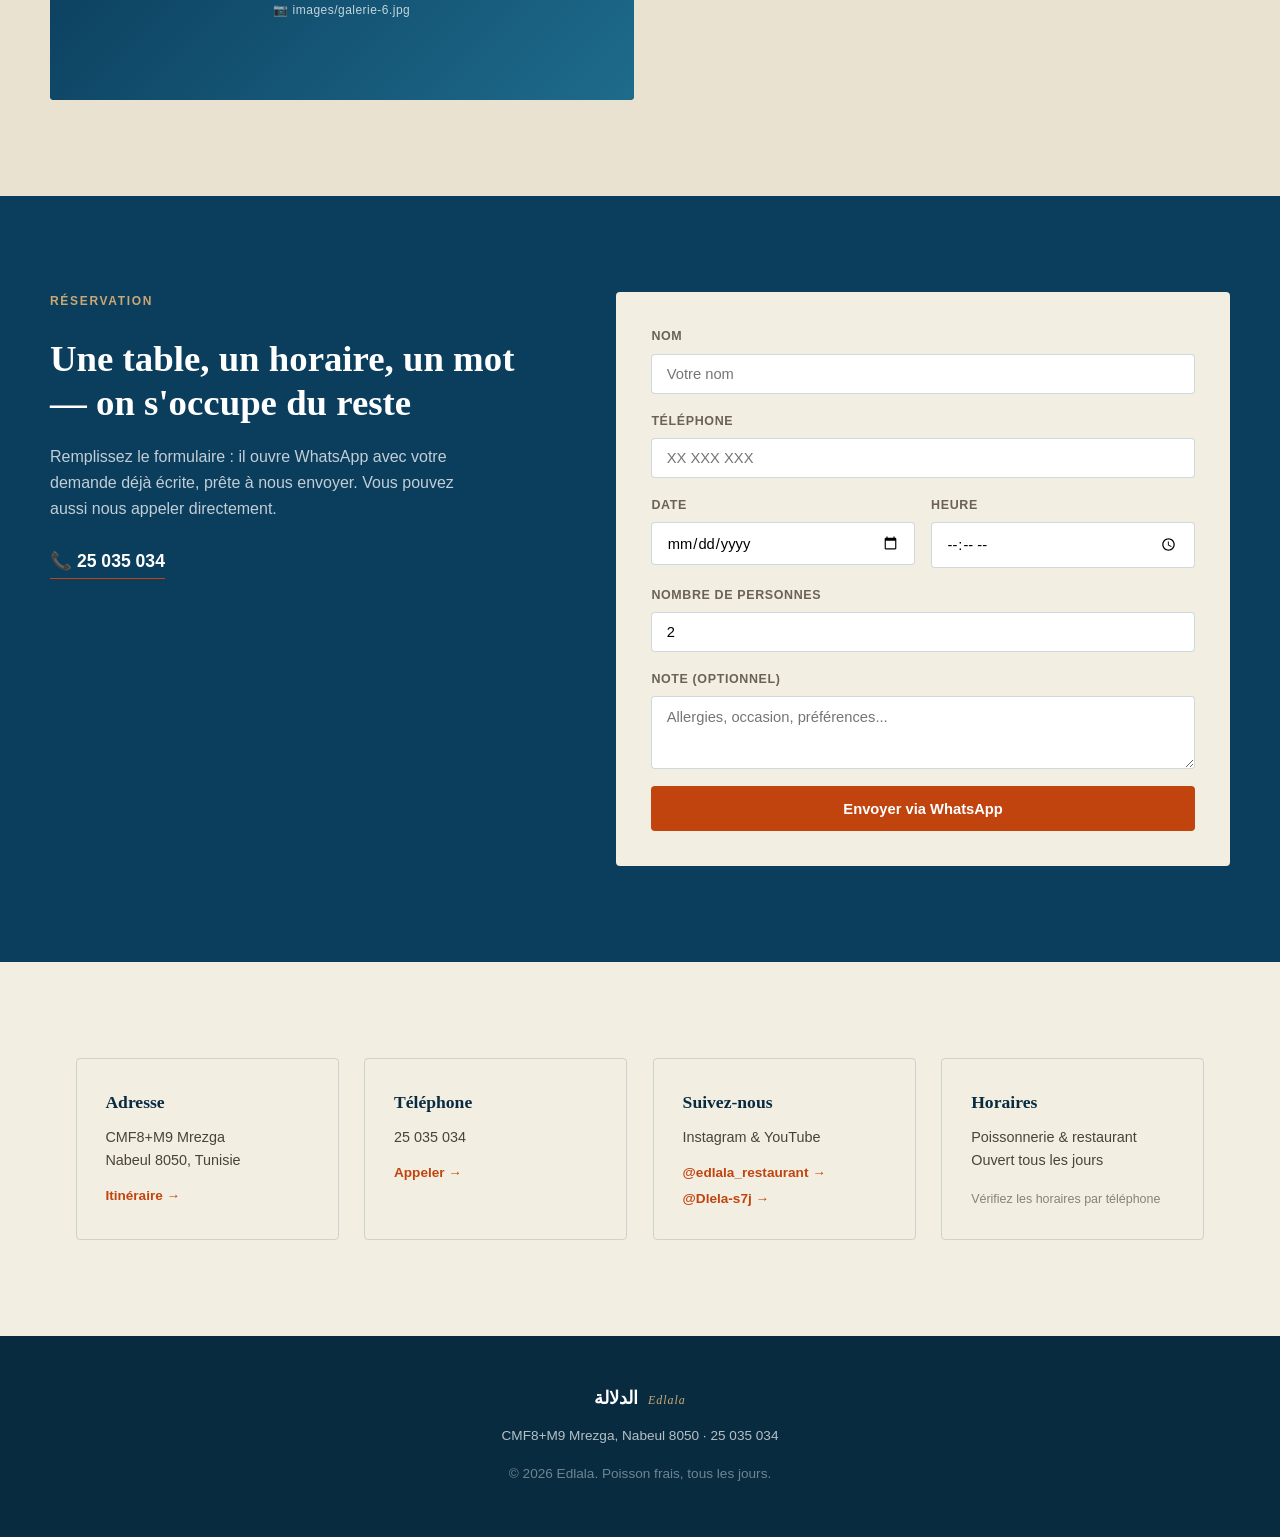
==== commit fa3b7c60: "Update menu tabs in index.htmlchangement menu" ====
--- a/index.html
+++ b/index.html
@@ -94,11 +94,14 @@
     <h2 class="section-title center">Ce qui sort de la mer aujourd'hui</h2>
     <p class="section-sub center">Prix indicatifs, selon arrivage — demandez le prix du jour en poissonnerie.</p>
 
-    <div class="menu-tabs" id="menuTabs">
-      <button class="tab-btn active" data-cat="grilles">Grillades</button>
-      <button class="tab-btn" data-cat="fruitsdemer">Fruits de mer</button>
-      <button class="tab-btn" data-cat="tunisien">Spécialités tunisiennes</button>
-      <button class="tab-btn" data-cat="entrees">Entrées</button>
+   <div class="menu-tabs" id="menuTabs">
+      <button class="tab-btn active" data-cat="salades">Salades</button>
+      <button class="tab-btn" data-cat="plats">Plats</button>
+      <button class="tab-btn" data-cat="entrees">Entrées chaudes</button>
+      <button class="tab-btn" data-cat="pates">Pâtes</button>
+      <button class="tab-btn" data-cat="enfants">Enfants &amp; Divers</button>
+      <button class="tab-btn" data-cat="desserts">Desserts</button>
+      <button class="tab-btn" data-cat="boissons">Boissons</button>
     </div>
 
     <div class="menu-grid" id="menuGrid"></div>
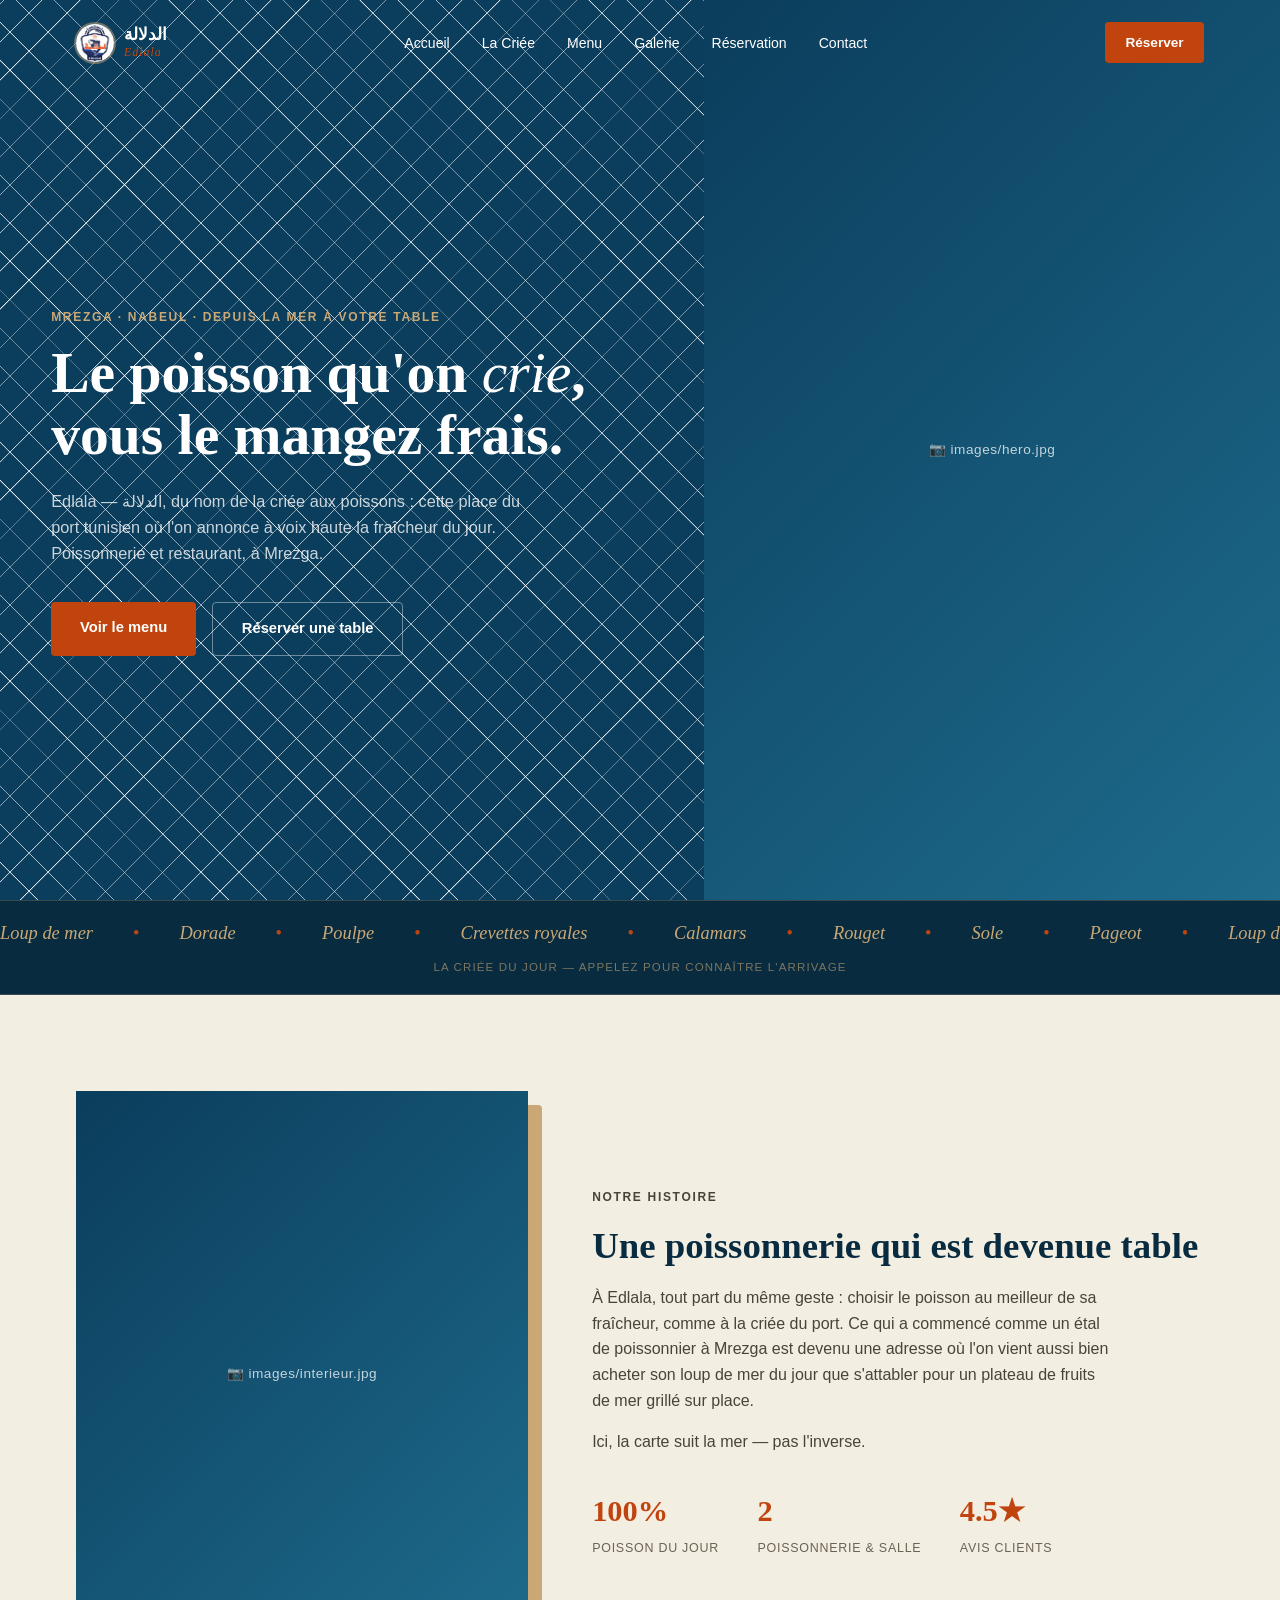
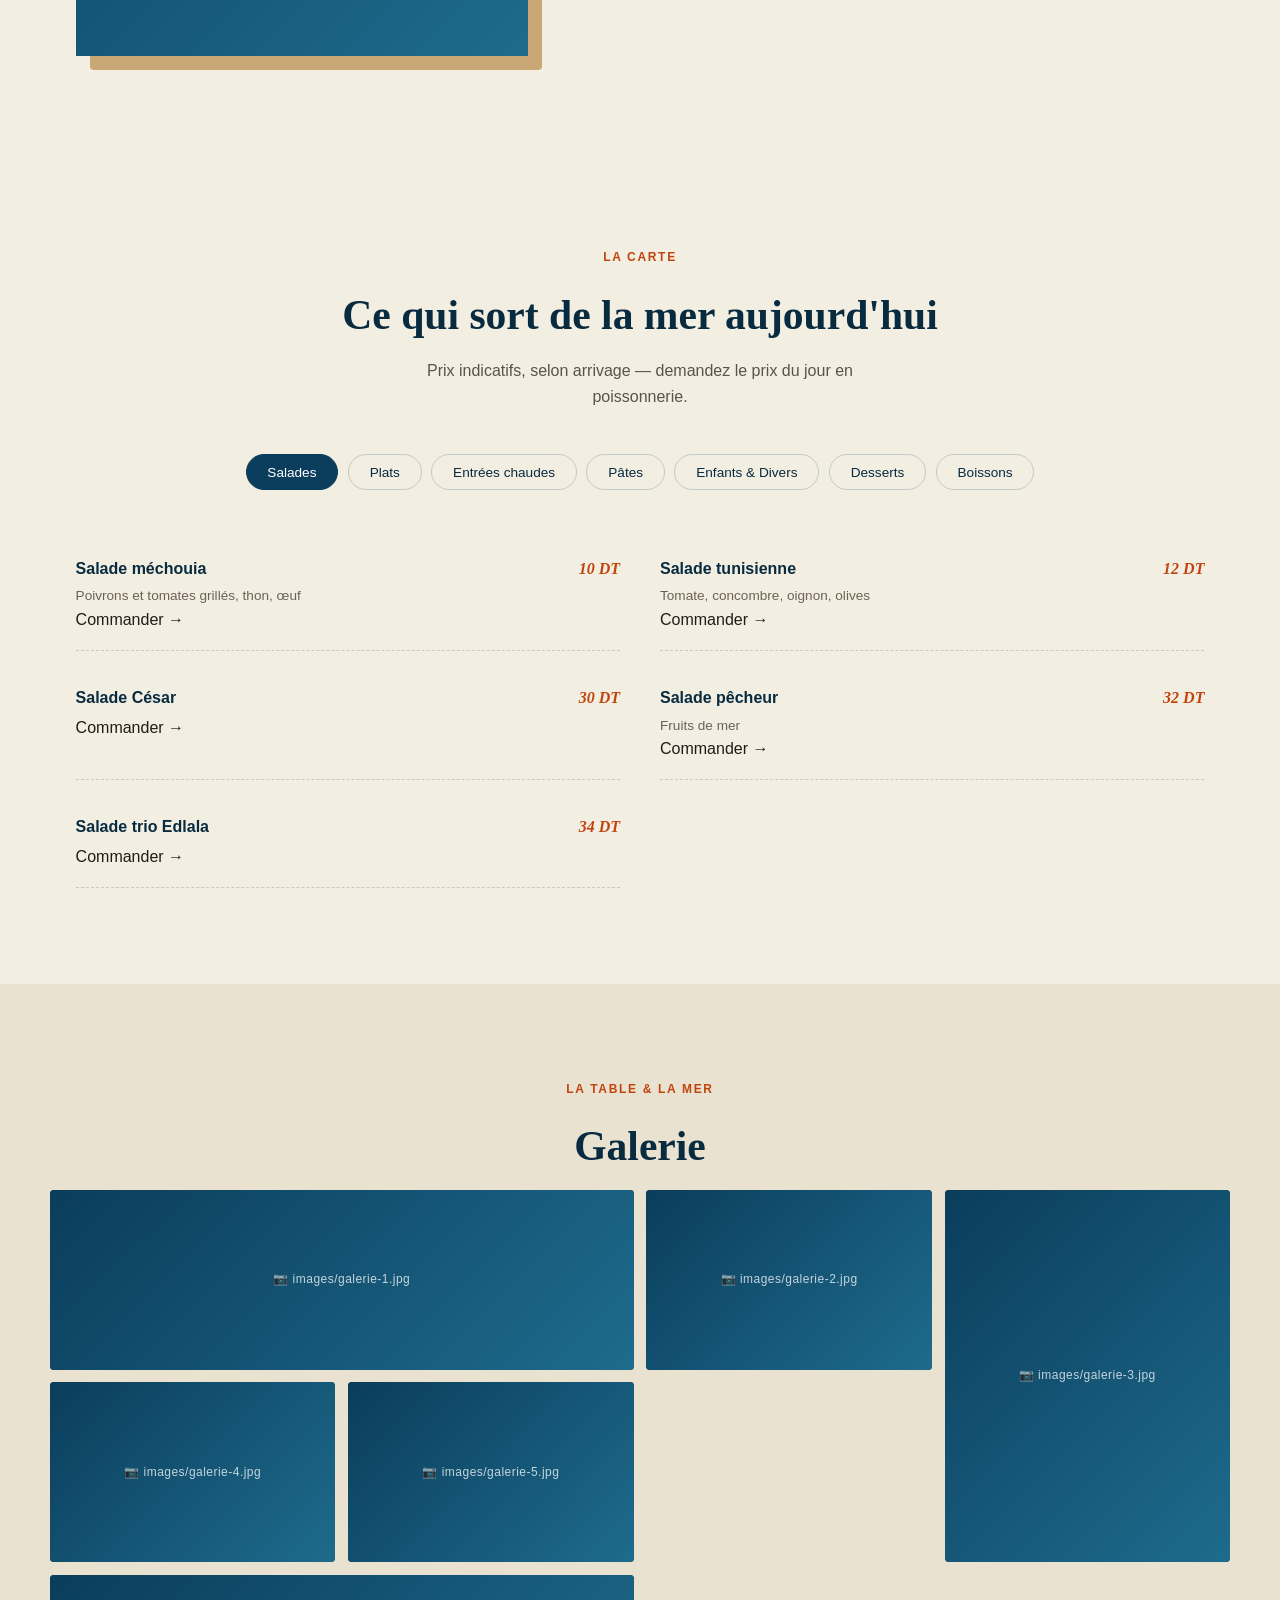
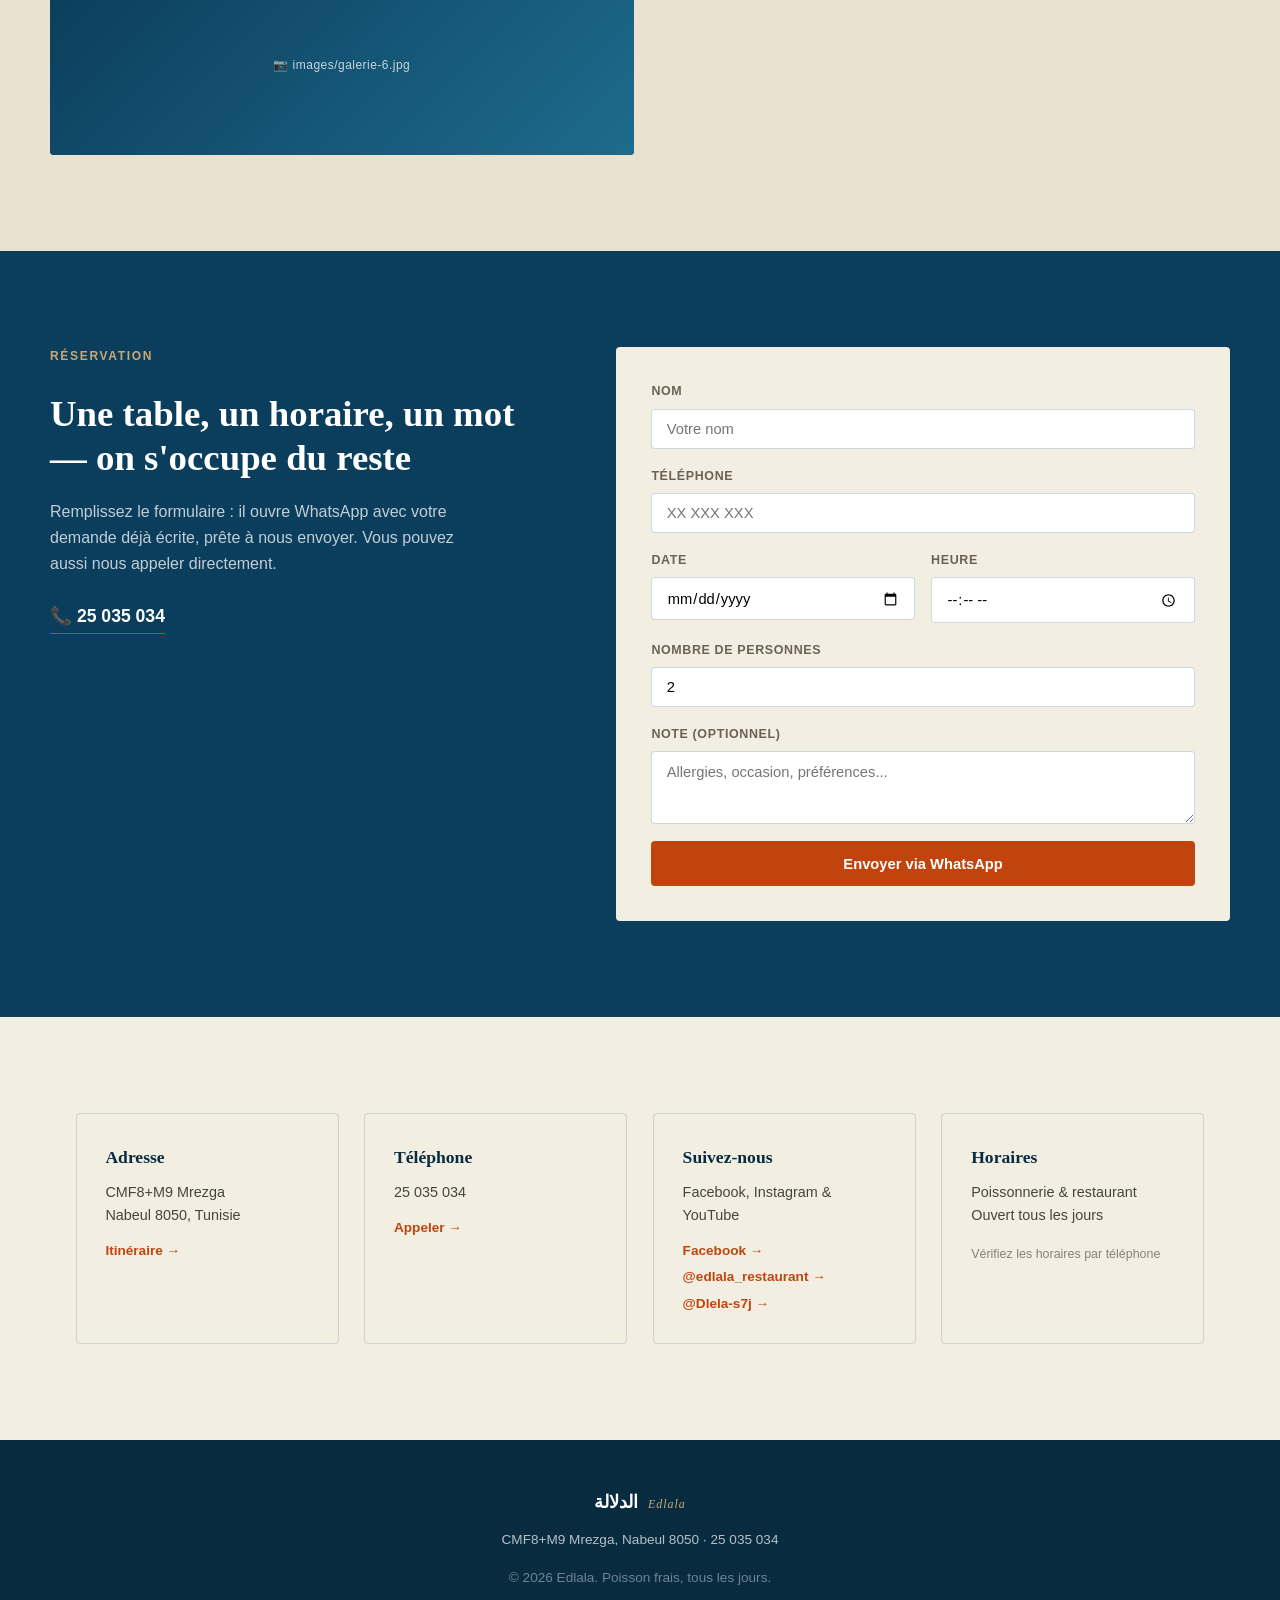
==== commit e3ad5cc9: "Update contact information in index.html" ====
--- a/index.html
+++ b/index.html
@@ -170,7 +170,8 @@
       </div>
       <div class="contact-card">
         <h3>Suivez-nous</h3>
-        <p>Instagram &amp; YouTube</p>
+        <p>Facebook, Instagram &amp; YouTube</p>
+        <a href="https://www.facebook.com/profile.php?id=61583232695845" target="_blank" rel="noopener" class="link-arrow">Facebook →</a>
         <a href="https://instagram.com/edlala_restaurant" target="_blank" rel="noopener" class="link-arrow">@edlala_restaurant →</a>
         <a href="https://youtube.com/@Dlela-s7j" target="_blank" rel="noopener" class="link-arrow">@Dlela-s7j →</a>
       </div>
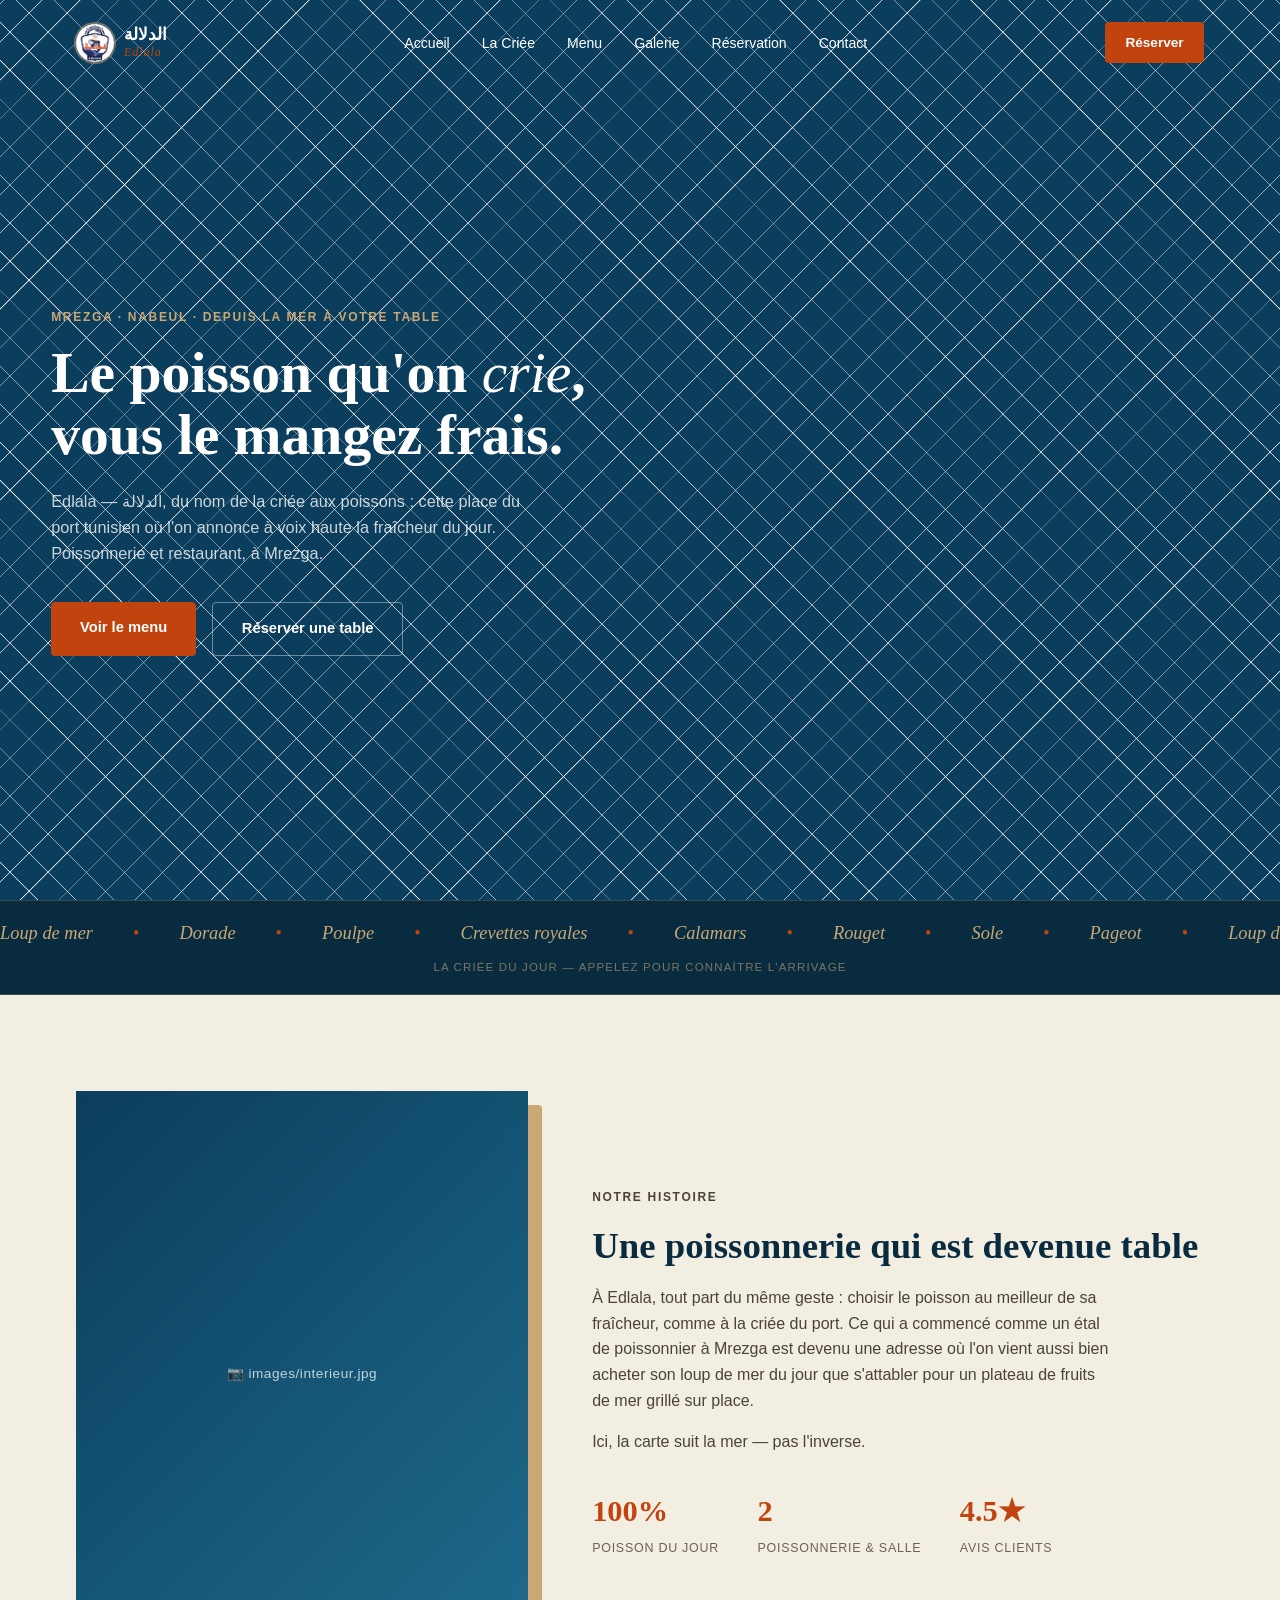
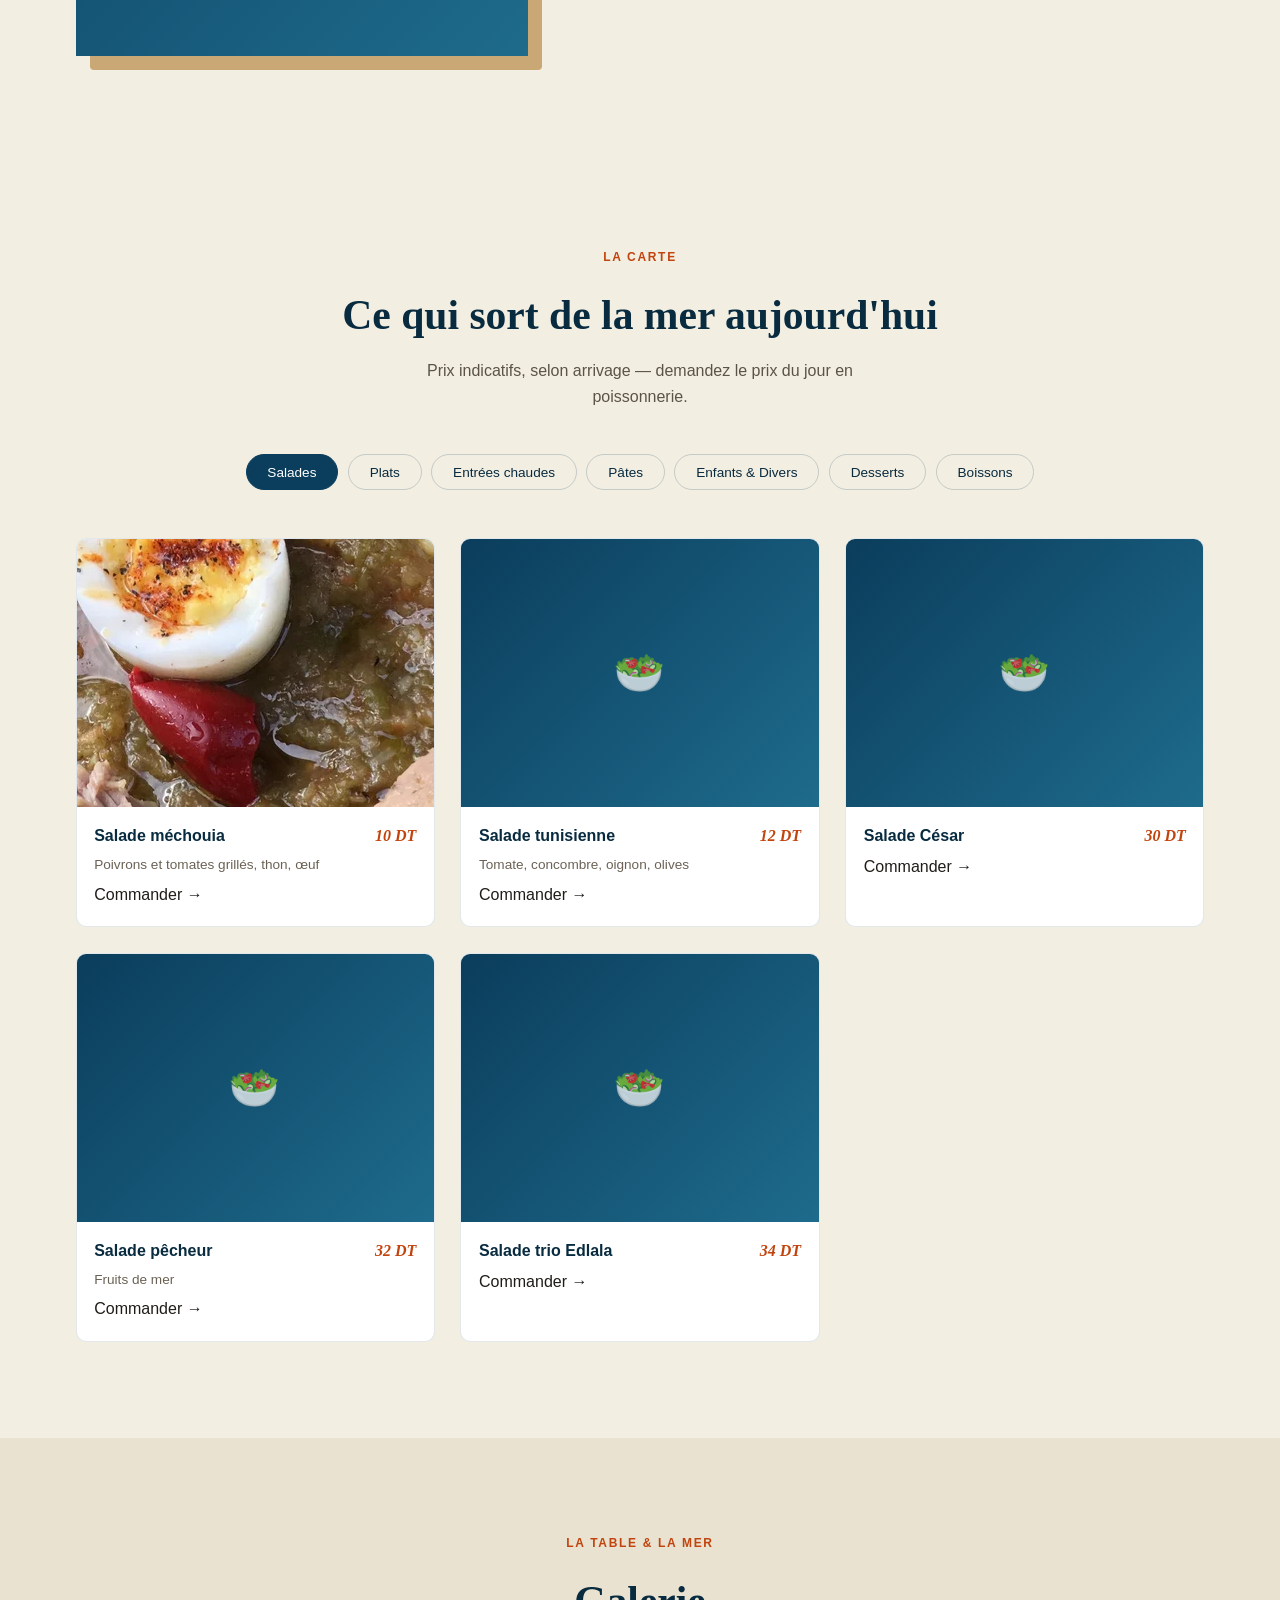
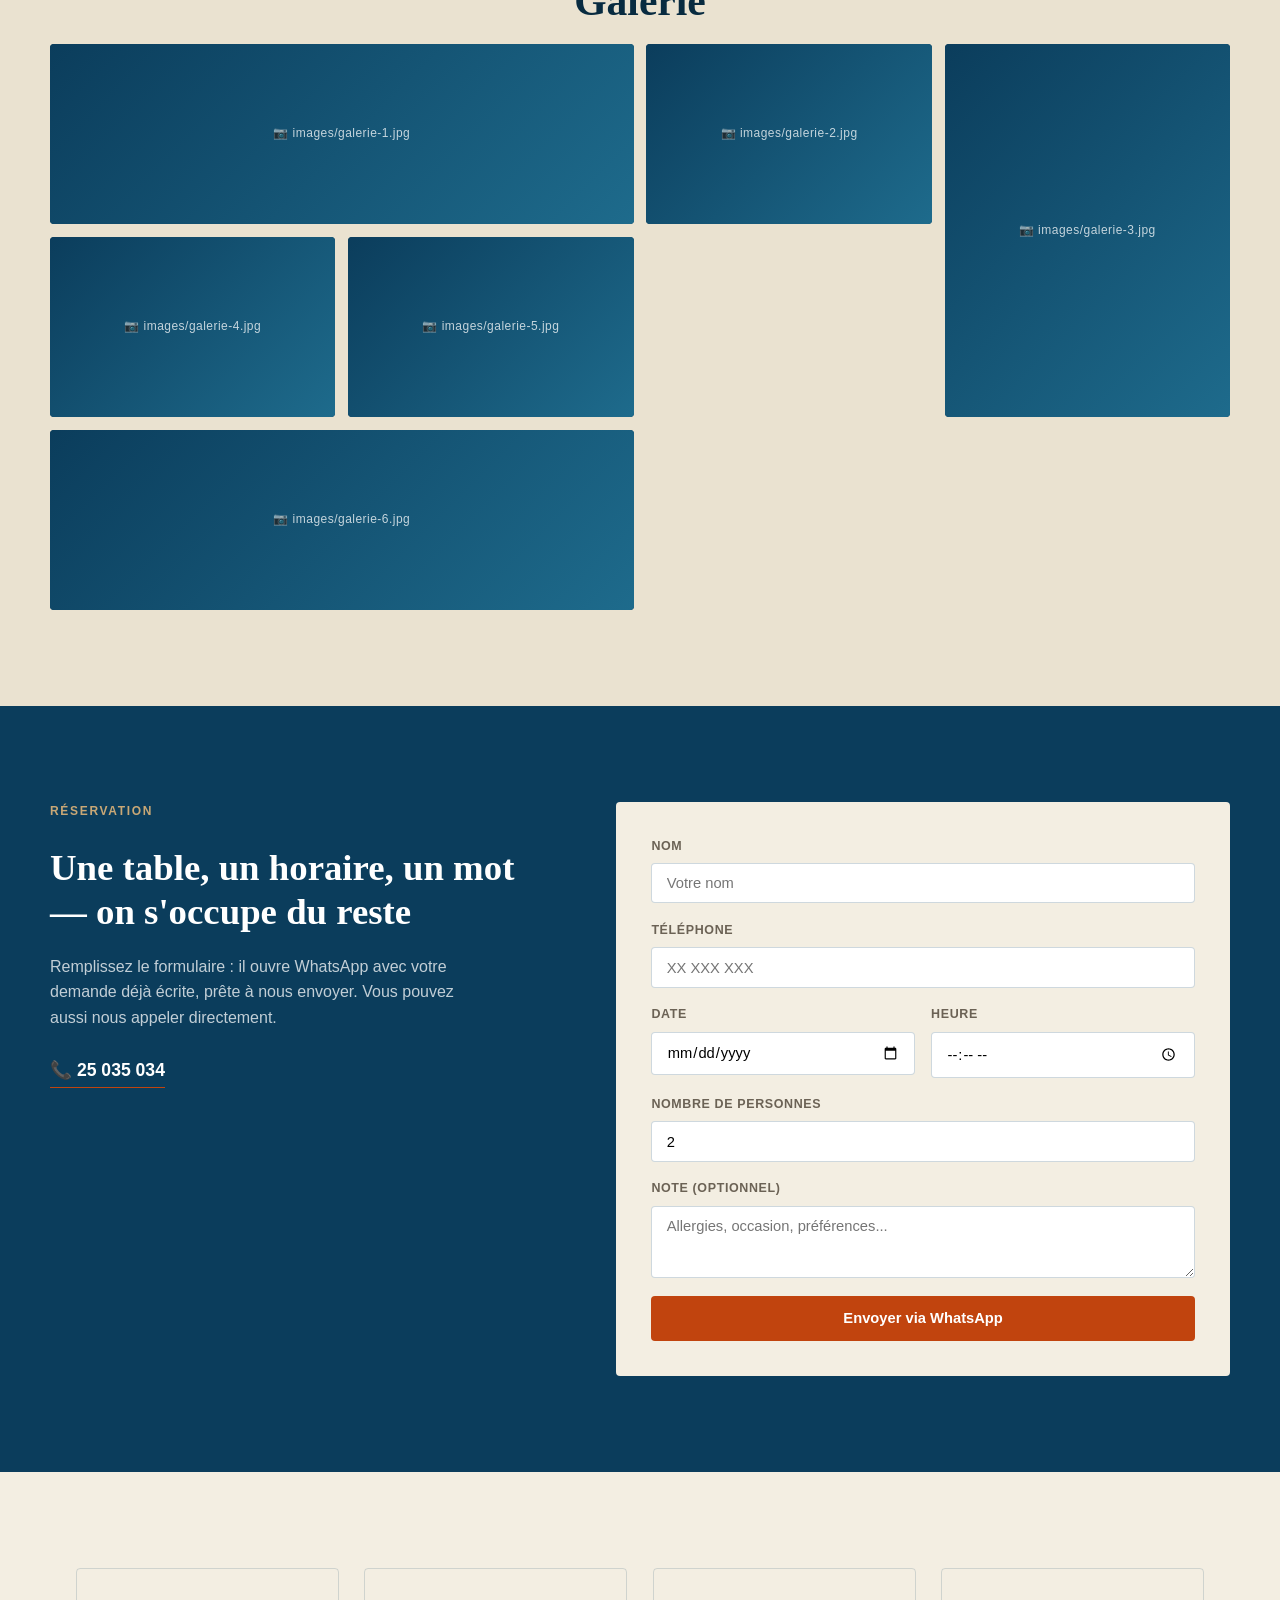
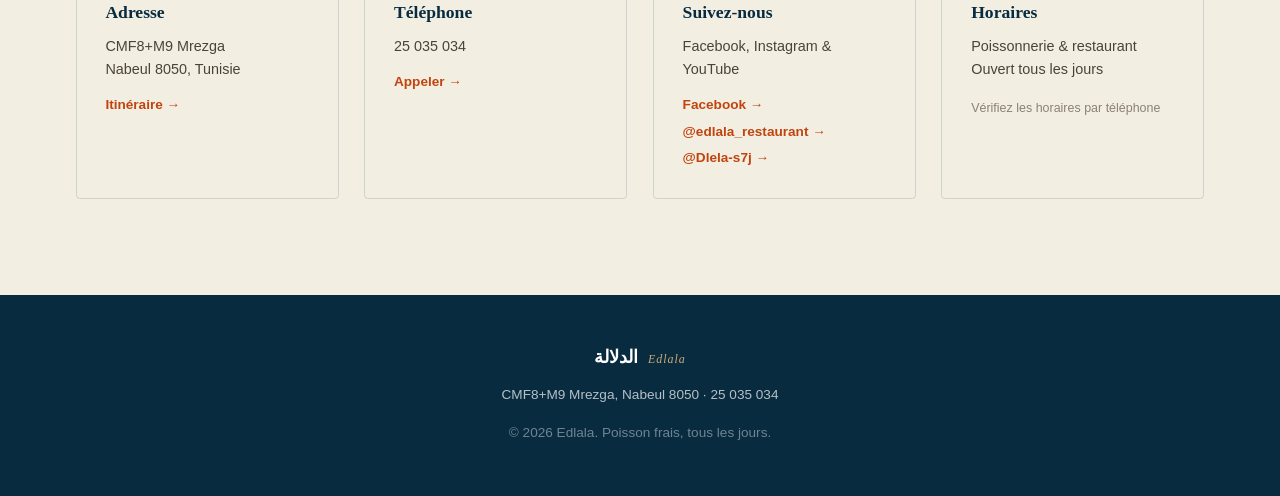
==== commit 2dbcef64: "Replace hero image with Instagram video Replaced hero image with an Instagram video blockquote." ====
--- a/index.html
+++ b/index.html
@@ -53,8 +53,8 @@
         <a href="#reservation" class="btn-ghost">Réserver une table</a>
       </div>
     </div>
-    <div class="hero-image photo-slot" data-bg="images/hero.jpg">
-      <span class="img-fallback">📷 images/hero.jpg</span>
+    <div class="hero-video">
+      <blockquote class="instagram-media" data-instgrm-permalink="https://www.instagram.com/reel/DapnAu7lqiG/" data-instgrm-version="14"></blockquote>
     </div>
   </section>
 
--- a/css/style.css
+++ b/css/style.css
@@ -269,19 +269,32 @@
 .tab-btn.active{ background:var(--sea-deep); color:var(--white); border-color:var(--sea-deep); }
 
 .menu-grid{
-  display:grid; grid-template-columns:repeat(2, 1fr); gap:1rem 2.5rem;
+  display:grid; grid-template-columns:repeat(2, 1fr); gap:1.6rem;
+}
+@media (min-width:1000px){
+  .menu-grid{ grid-template-columns:repeat(3, 1fr); }
 }
 .menu-item{
-  display:flex; justify-content:space-between; gap:1rem;
-  padding:1.1rem 0; border-bottom:1px dashed rgba(11,61,92,.2);
+  display:flex; flex-direction:column;
+  border:1px solid rgba(11,61,92,.12); border-radius:10px; overflow:hidden;
+  background:var(--white);
   opacity:0; transform:translateY(14px);
   animation:fade-up .5s var(--ease) forwards;
 }
-.menu-item-name{ font-weight:600; color:var(--sea-ink); margin-bottom:.25rem; }
-.menu-item-desc{ font-size:.85rem; color:#6b6255; max-width:340px; }
+.menu-item-photo{
+  width:100%; aspect-ratio:4/3; background:var(--sand-dim);
+}
+.menu-item-photo .menu-fallback{
+  position:static; width:100%; height:100%; display:flex; align-items:center; justify-content:center;
+  font-size:2.6rem; background:linear-gradient(135deg, var(--sea-deep), var(--sea-light));
+}
+.menu-item-body{ padding:1rem 1.1rem 1.2rem; display:flex; flex-direction:column; gap:.35rem; }
+.menu-item-top{ display:flex; justify-content:space-between; align-items:baseline; gap:.8rem; }
+.menu-item-name{ font-weight:600; color:var(--sea-ink); }
+.menu-item-desc{ font-size:.85rem; color:#6b6255; }
 .menu-item-price{
   font-family:var(--font-display); font-style:italic; font-weight:600;
-  color:var(--coral); white-space:nowrap; align-self:flex-start;
+  color:var(--coral); white-space:nowrap;
 }
 @keyframes fade-up{ to{ opacity:1; transform:translateY(0); } }
 
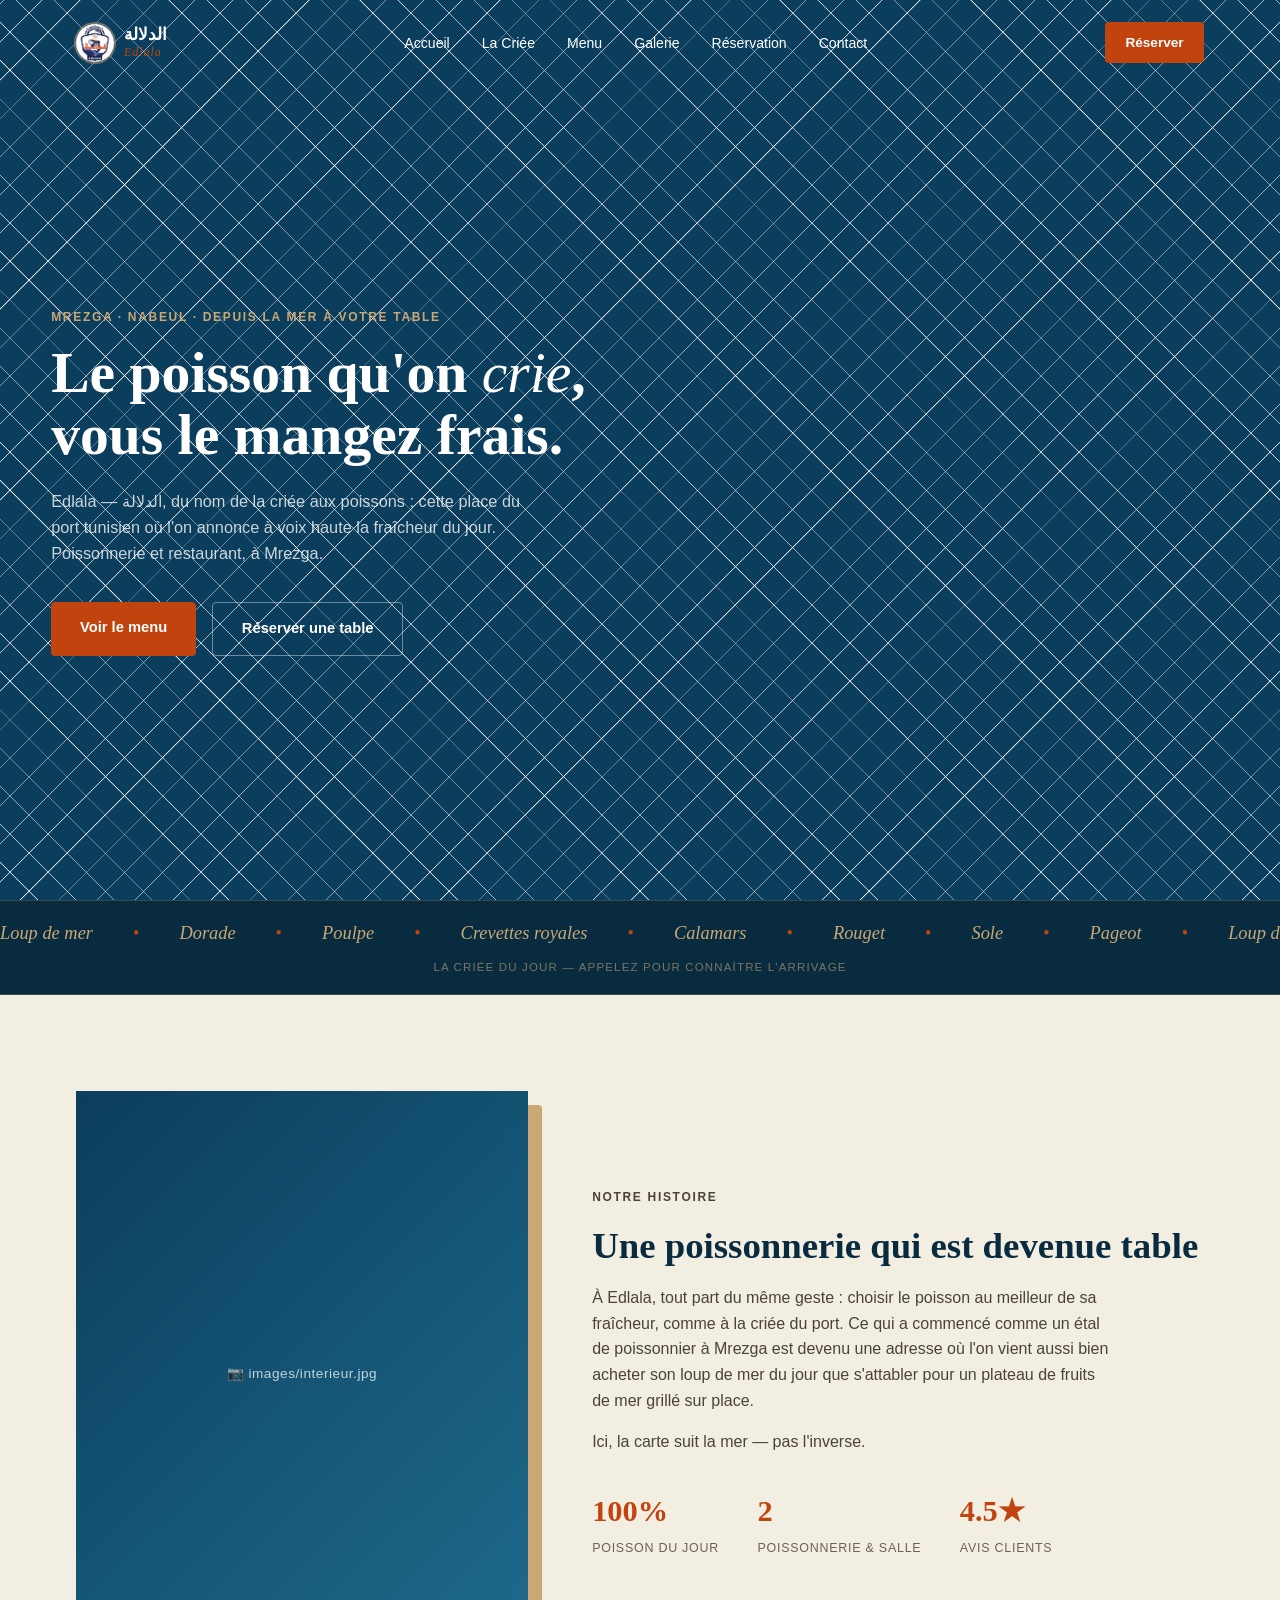
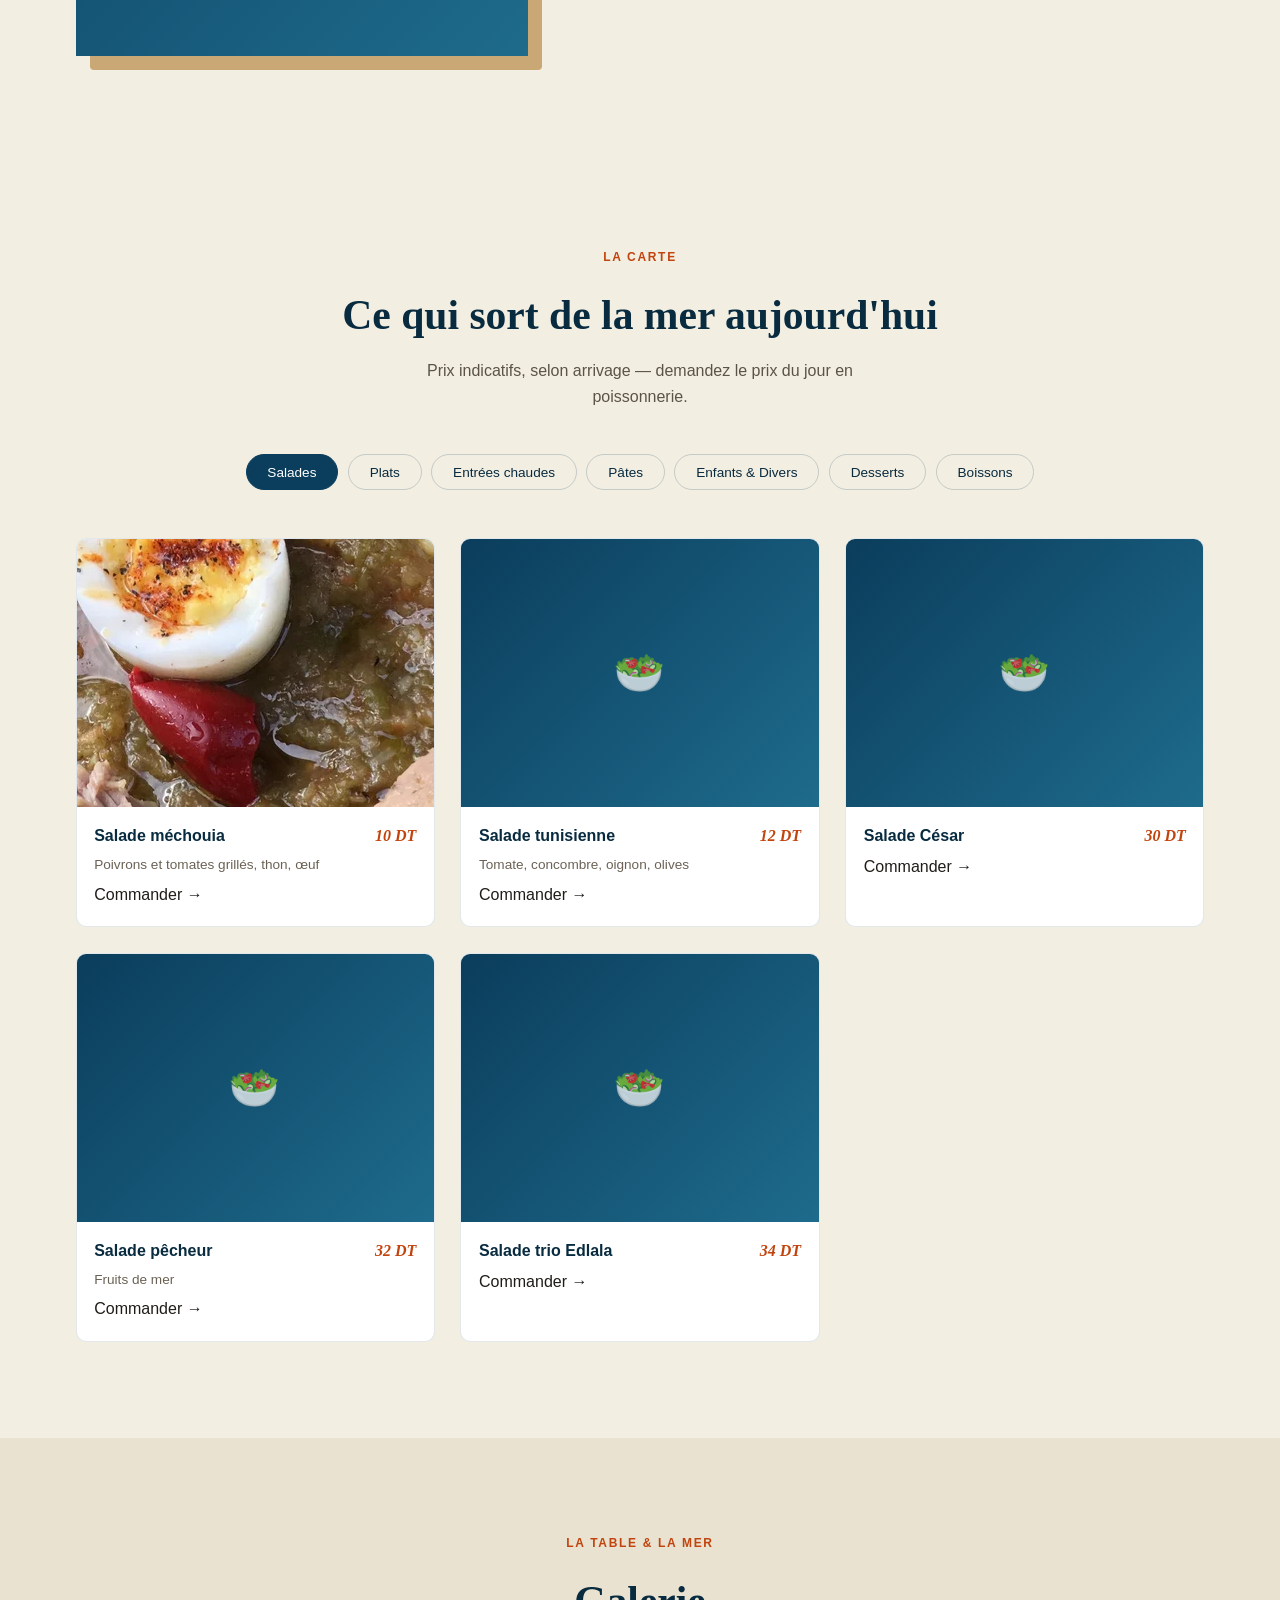
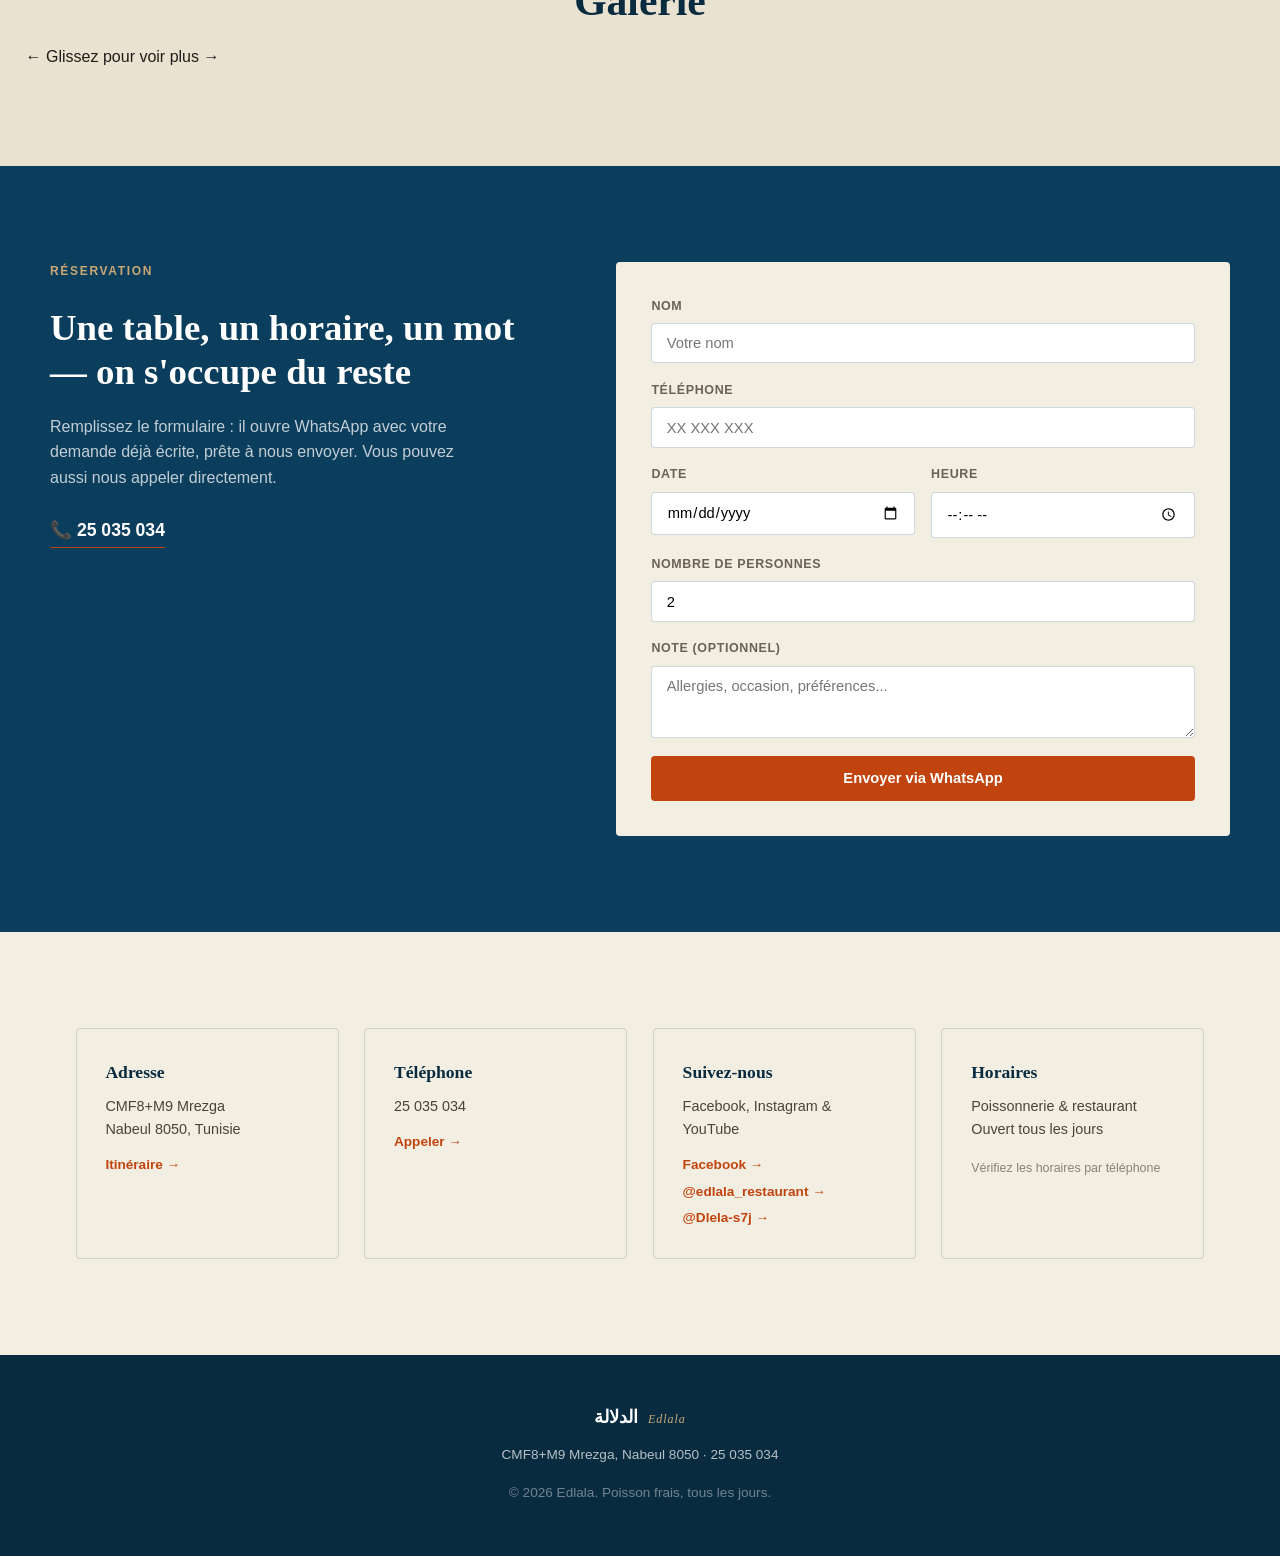
==== commit 4d140f05: "Replace gallery grid with carousel structure" ====
--- a/index.html
+++ b/index.html
@@ -108,10 +108,15 @@
   </section>
 
   <!-- GALLERY -->
+ <!-- GALLERY -->
   <section class="gallery" id="galerie">
     <p class="eyebrow center">La table &amp; la mer</p>
     <h2 class="section-title center">Galerie</h2>
-    <div class="gallery-grid" id="galleryGrid"></div>
+    <div class="carousel-wrap" id="carouselWrap">
+      <div class="carousel-track" id="carouselTrack"></div>
+      <div class="carousel-drag" id="carouselDrag"></div>
+    </div>
+    <p class="carousel-hint">← Glissez pour voir plus →</p>
   </section>
 
   <!-- RESERVATION -->
@@ -196,6 +201,7 @@
   </div>
 </footer>
 
+<script async src="//www.instagram.com/embed.js"></script>
 <script src="js/script.js"></script>
 </body>
 </html>
--- a/css/style.css
+++ b/css/style.css
@@ -201,6 +201,11 @@
   position:relative;
   background-color:#0a2f47;
 }
+.hero-video{
+  display:flex; align-items:center; justify-content:center;
+  padding:2rem;
+}
+.hero-video iframe, .hero-video blockquote{ max-width:100%; }
 
 /* ============ CRIEE TICKER (signature element) ============ */
 .criee{
@@ -381,8 +386,8 @@
 /* ============ RESPONSIVE ============ */
 @media (max-width: 900px){
   .hero{ grid-template-columns:1fr; }
-  .hero-image{ min-height:280px; order:-1; }
-  .hero-content{ padding:7rem 1.6rem 3rem; }
+.hero-video{ min-height:280px; order:-1; }
+   .hero-content{ padding:7rem 1.6rem 3rem; }
   .about{ grid-template-columns:1fr; }
   .about-photo{ box-shadow:8px 8px 0 var(--rope); max-width:360px; }
   .menu-grid{ grid-template-columns:1fr; }
